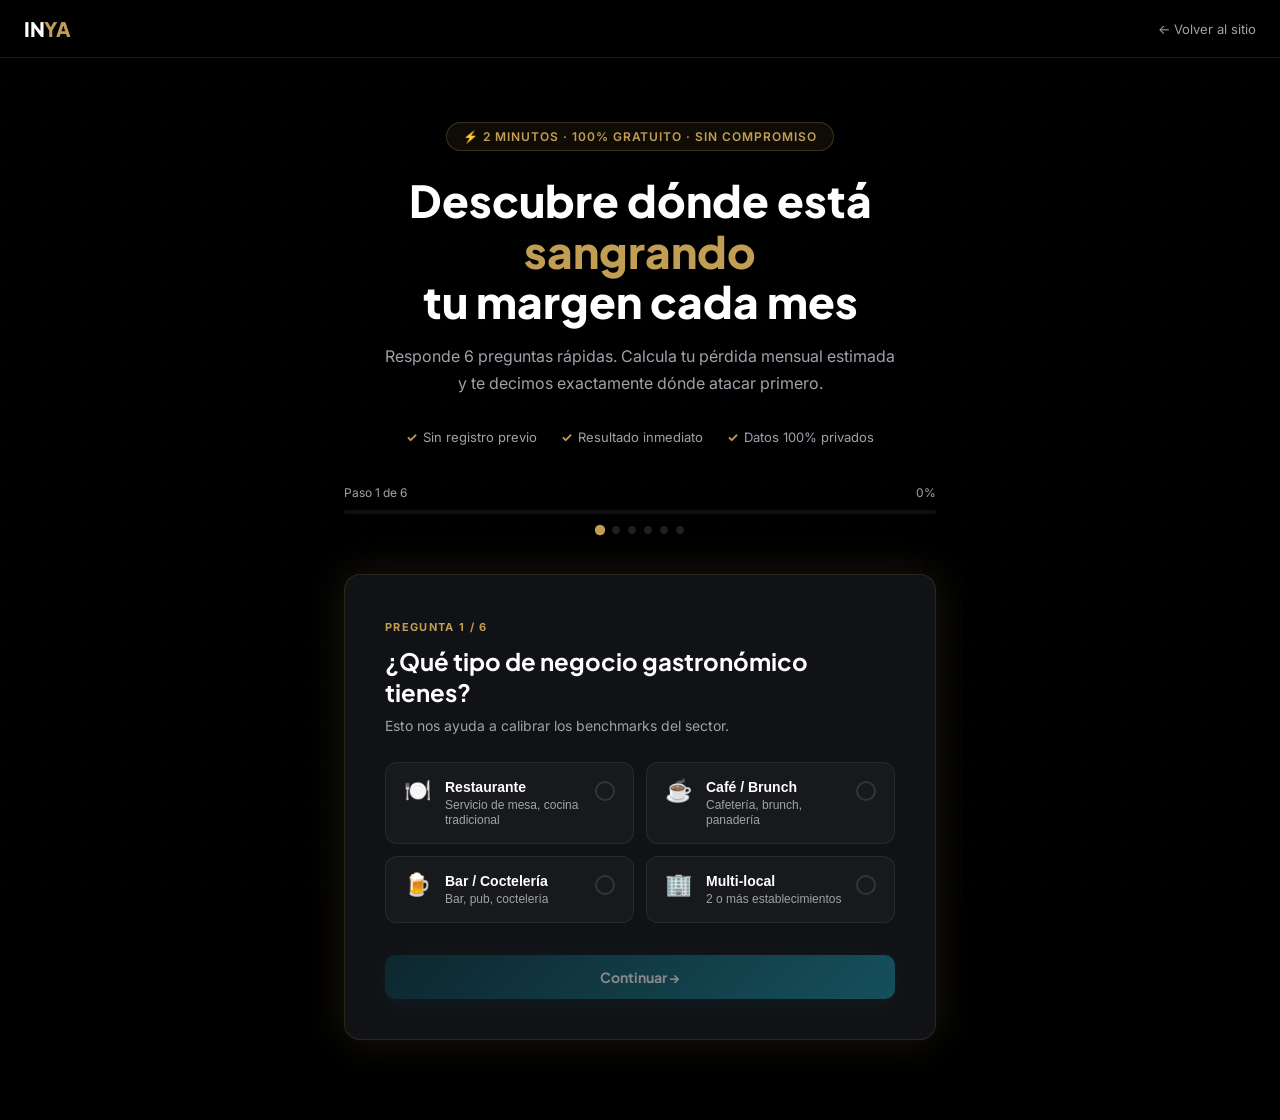
==== radiografia.html @ 3843025b "Add files via upload" ====
<!DOCTYPE html>
<html lang="es">
<head>
  <meta charset="UTF-8" />
  <meta name="viewport" content="width=device-width, initial-scale=1.0" />
  <title>Radiografía Exprés Gratuita — INYA</title>
  <meta name="description" content="Descubre exactamente dónde estás perdiendo dinero cada mes. Diagnóstico interactivo gratuito en 2 minutos." />
  <link rel="icon" type="image/svg+xml" href="images/favicon.svg" />

  <link rel="preconnect" href="https://fonts.googleapis.com" />
  <link rel="preconnect" href="https://fonts.gstatic.com" crossorigin />
  <link href="https://fonts.googleapis.com/css2?family=Plus+Jakarta+Sans:wght@400;500;600;700;800&family=Inter:wght@400;500;600&display=swap" rel="stylesheet" />

  <style>
    /* ---- DESIGN TOKENS ---- */
    :root {
      --bg:         #000000;
      --bg-card:    #111215;
      --bg-input:   #18181B;
      --teal:       #0B3C49;
      --teal-light: #1A8EA3;
      --gold:       #C29E54;
      --gold-light: #D9A91A;
      --text:       #FFFFFF;
      --text-dim:   #A1A1AA;
      --text-mid:   #E4E4E7;
      --border:     rgba(194,158,84,0.15);
      --radius:     16px;
      --transition: 0.3s cubic-bezier(0.4,0,0.2,1);
      --glow:       0 0 40px rgba(194,158,84,0.15);
    }

    *, *::before, *::after { margin:0; padding:0; box-sizing:border-box; }
    html { scroll-behavior: smooth; -webkit-font-smoothing: antialiased; }
    body {
      font-family: 'Inter', sans-serif;
      background: var(--bg);
      color: var(--text-mid);
      min-height: 100vh;
      overflow-x: hidden;
    }

    /* ---- BACKGROUND GRID ---- */
    body::before {
      content: '';
      position: fixed; inset: 0; z-index: 0;
      background-image:
        linear-gradient(rgba(11,60,73,0.06) 1px, transparent 1px),
        linear-gradient(90deg, rgba(11,60,73,0.06) 1px, transparent 1px);
      background-size: 40px 40px;
      pointer-events: none;
    }

    /* ---- NAVBAR ---- */
    .navbar {
      position: sticky; top: 0; z-index: 100;
      padding: 16px 24px;
      display: flex; align-items: center; justify-content: space-between;
      background: rgba(0,0,0,0.85);
      backdrop-filter: blur(12px);
      border-bottom: 1px solid var(--border);
    }
    .nav-logo {
      font-family: 'Plus Jakarta Sans', sans-serif;
      font-size: 20px; font-weight: 800;
      color: var(--text);
      letter-spacing: -0.02em;
    }
    .nav-logo span { color: var(--gold); }
    .nav-back {
      font-size: 13px; color: var(--text-dim);
      display: flex; align-items: center; gap: 6px;
      transition: color var(--transition);
      cursor: pointer;
      background: none; border: none; font-family: inherit;
    }
    .nav-back:hover { color: var(--gold); }

    /* ---- HERO ---- */
    .hero {
      position: relative; z-index: 1;
      text-align: center;
      padding: 64px 24px 40px;
      max-width: 700px; margin: 0 auto;
    }
    .hero-badge {
      display: inline-flex; align-items: center; gap: 8px;
      background: rgba(194,158,84,0.08);
      border: 1px solid rgba(194,158,84,0.25);
      border-radius: 9999px;
      padding: 6px 16px;
      font-size: 12px; font-weight: 600;
      color: var(--gold);
      letter-spacing: 0.08em; text-transform: uppercase;
      margin-bottom: 24px;
    }
    .hero h1 {
      font-family: 'Plus Jakarta Sans', sans-serif;
      font-size: clamp(28px, 5vw, 44px);
      font-weight: 800; line-height: 1.15;
      color: var(--text);
      margin-bottom: 16px;
    }
    .hero h1 .gold { color: var(--gold); }
    .hero p {
      font-size: 16px; line-height: 1.7;
      color: var(--text-dim);
      max-width: 520px; margin: 0 auto 32px;
    }
    .hero-meta {
      display: flex; align-items: center; justify-content: center; gap: 24px;
      flex-wrap: wrap; font-size: 13px; color: var(--text-dim);
    }
    .hero-meta span { display: flex; align-items: center; gap: 6px; }
    .hero-meta span::before { content: '✓'; color: var(--gold); font-weight: 700; }

    /* ---- PROGRESS BAR ---- */
    .progress-wrap {
      position: relative; z-index: 1;
      max-width: 640px; margin: 0 auto;
      padding: 0 24px 40px;
    }
    .progress-label {
      display: flex; justify-content: space-between;
      font-size: 12px; color: var(--text-dim);
      margin-bottom: 10px;
    }
    .progress-track {
      height: 4px; background: rgba(255,255,255,0.06);
      border-radius: 9999px; overflow: hidden;
    }
    .progress-fill {
      height: 100%; border-radius: 9999px;
      background: linear-gradient(90deg, var(--teal-light), var(--gold));
      transition: width 0.5s cubic-bezier(0.16,1,0.3,1);
    }
    .step-dots {
      display: flex; justify-content: center; gap: 8px; margin-top: 12px;
    }
    .step-dot {
      width: 8px; height: 8px; border-radius: 50%;
      background: rgba(255,255,255,0.12);
      transition: background 0.3s, transform 0.3s;
    }
    .step-dot.active { background: var(--gold); transform: scale(1.3); }
    .step-dot.done   { background: var(--teal-light); }

    /* ---- CARD ---- */
    .card-wrap {
      position: relative; z-index: 1;
      max-width: 640px; margin: 0 auto;
      padding: 0 24px 80px;
    }
    .card {
      background: var(--bg-card);
      border: 1px solid var(--border);
      border-radius: var(--radius);
      padding: 40px;
      box-shadow: var(--glow);
    }

    /* ---- STEP HEADER ---- */
    .step-num {
      display: inline-block;
      font-size: 11px; font-weight: 700;
      color: var(--gold); letter-spacing: 0.12em; text-transform: uppercase;
      margin-bottom: 12px;
    }
    .step-q {
      font-family: 'Plus Jakarta Sans', sans-serif;
      font-size: clamp(18px, 3vw, 24px); font-weight: 700;
      color: var(--text); line-height: 1.3; margin-bottom: 8px;
    }
    .step-sub {
      font-size: 14px; color: var(--text-dim); margin-bottom: 28px;
    }

    /* ---- OPTIONS GRID ---- */
    .options { display: grid; gap: 12px; }
    .options.cols-2 { grid-template-columns: 1fr 1fr; }

    .opt {
      display: flex; align-items: flex-start; gap: 14px;
      background: rgba(255,255,255,0.03);
      border: 1px solid rgba(255,255,255,0.07);
      border-radius: 12px;
      padding: 16px 18px;
      cursor: pointer;
      transition: border-color var(--transition), background var(--transition), transform 0.2s;
      text-align: left;
    }
    .opt:hover {
      border-color: rgba(194,158,84,0.35);
      background: rgba(194,158,84,0.05);
      transform: translateY(-1px);
    }
    .opt.selected {
      border-color: var(--gold);
      background: rgba(194,158,84,0.1);
    }
    .opt-icon {
      font-size: 22px; line-height: 1; flex-shrink: 0; margin-top: 1px;
    }
    .opt-text { flex: 1; }
    .opt-label {
      font-weight: 600; font-size: 14px; color: var(--text);
      display: block; margin-bottom: 2px;
    }
    .opt-desc { font-size: 12px; color: var(--text-dim); }
    .opt-check {
      width: 20px; height: 20px; border-radius: 50%;
      border: 2px solid rgba(255,255,255,0.12);
      flex-shrink: 0; margin-top: 2px;
      display: flex; align-items: center; justify-content: center;
      transition: border-color var(--transition), background var(--transition);
    }
    .opt.selected .opt-check {
      border-color: var(--gold);
      background: var(--gold);
    }
    .opt.selected .opt-check::after {
      content: '✓'; font-size: 11px; color: #000; font-weight: 800;
    }

    /* ---- INPUT FIELD ---- */
    .field-wrap { margin-bottom: 20px; }
    .field-label {
      display: block; font-size: 13px; font-weight: 600;
      color: var(--text-mid); margin-bottom: 8px;
    }
    .field-label .req { color: var(--gold); }
    .field-input {
      width: 100%; padding: 12px 16px;
      background: var(--bg-input);
      border: 1px solid rgba(255,255,255,0.1);
      border-radius: 10px;
      color: var(--text); font-family: inherit; font-size: 14px;
      transition: border-color var(--transition);
      outline: none;
    }
    .field-input:focus { border-color: var(--gold); }
    .field-input::placeholder { color: var(--text-dim); }
    .field-input.error { border-color: #ef4444; }
    .field-error { font-size: 12px; color: #ef4444; margin-top: 4px; display: none; }
    .field-error.show { display: block; }

    /* ---- NAVIGATION BUTTONS ---- */
    .btn-row {
      display: flex; gap: 12px; margin-top: 32px;
      justify-content: space-between; align-items: center;
    }
    .btn {
      display: inline-flex; align-items: center; justify-content: center; gap: 8px;
      padding: 13px 28px; border-radius: 10px;
      font-family: 'Plus Jakarta Sans', sans-serif;
      font-size: 14px; font-weight: 700;
      border: none; cursor: pointer;
      transition: var(--transition);
    }
    .btn-primary {
      background: linear-gradient(135deg, var(--teal) 0%, var(--teal-light) 100%);
      color: #fff;
      box-shadow: 0 4px 20px rgba(11,60,73,0.5);
      flex: 1;
    }
    .btn-primary:hover { transform: translateY(-2px); box-shadow: 0 6px 28px rgba(11,60,73,0.7); }
    .btn-primary:disabled { opacity: 0.5; cursor: not-allowed; transform: none; }
    .btn-ghost {
      background: rgba(255,255,255,0.05);
      border: 1px solid rgba(255,255,255,0.1);
      color: var(--text-dim);
    }
    .btn-ghost:hover { background: rgba(255,255,255,0.1); color: var(--text); }

    /* ---- RESULT SCREEN ---- */
    .result-hidden { display: none; }

    .result-header {
      text-align: center; padding: 12px 0 32px;
    }
    .result-icon {
      width: 72px; height: 72px; border-radius: 50%;
      background: linear-gradient(135deg, var(--teal), var(--teal-light));
      display: flex; align-items: center; justify-content: center;
      font-size: 30px; margin: 0 auto 20px;
      box-shadow: 0 0 40px rgba(26,142,163,0.4);
    }
    .result-header h2 {
      font-family: 'Plus Jakarta Sans', sans-serif;
      font-size: clamp(22px,4vw,32px); font-weight: 800;
      color: var(--text); margin-bottom: 10px;
    }
    .result-header p { font-size: 15px; color: var(--text-dim); }

    /* ---- LOSS METER ---- */
    .loss-meter {
      background: rgba(255,255,255,0.03);
      border: 1px solid var(--border);
      border-radius: 14px;
      padding: 28px;
      margin-bottom: 20px;
      text-align: center;
    }
    .loss-label {
      font-size: 12px; font-weight: 700;
      color: var(--gold); letter-spacing: 0.1em; text-transform: uppercase;
      margin-bottom: 8px;
    }
    .loss-value {
      font-family: 'Plus Jakarta Sans', sans-serif;
      font-size: 56px; font-weight: 800;
      color: var(--text); line-height: 1;
      margin-bottom: 4px;
    }
    .loss-value span { color: var(--gold); }
    .loss-sub { font-size: 13px; color: var(--text-dim); margin-bottom: 20px; }

    .loss-bar-track {
      height: 8px; background: rgba(255,255,255,0.06);
      border-radius: 9999px; overflow: hidden; margin-bottom: 12px;
    }
    .loss-bar-fill {
      height: 100%; border-radius: 9999px;
      background: linear-gradient(90deg, #ef4444, #f97316);
      transition: width 1.2s cubic-bezier(0.16,1,0.3,1);
    }
    .loss-range {
      display: flex; justify-content: space-between;
      font-size: 11px; color: var(--text-dim);
    }

    /* ---- TOP 3 AREAS ---- */
    .areas-title {
      font-family: 'Plus Jakarta Sans', sans-serif;
      font-size: 16px; font-weight: 700; color: var(--text);
      margin-bottom: 14px;
    }
    .area-item {
      display: flex; align-items: center; gap: 14px;
      background: rgba(255,255,255,0.03);
      border: 1px solid rgba(255,255,255,0.06);
      border-radius: 12px;
      padding: 14px 16px;
      margin-bottom: 10px;
    }
    .area-rank {
      width: 28px; height: 28px; border-radius: 50%;
      background: linear-gradient(135deg, var(--teal), var(--teal-light));
      display: flex; align-items: center; justify-content: center;
      font-size: 12px; font-weight: 800; color: #fff; flex-shrink: 0;
    }
    .area-name { font-weight: 600; font-size: 14px; color: var(--text); }
    .area-pct  { margin-left: auto; font-size: 13px; font-weight: 700; color: #f97316; }

    /* ---- PACKAGE RECOMMENDATION ---- */
    .pack-rec {
      background: linear-gradient(135deg, rgba(11,60,73,0.4), rgba(26,142,163,0.1));
      border: 1px solid rgba(194,158,84,0.3);
      border-radius: 14px;
      padding: 28px;
      margin-top: 20px;
    }
    .pack-rec-label {
      font-size: 11px; font-weight: 700; color: var(--gold);
      letter-spacing: 0.12em; text-transform: uppercase; margin-bottom: 8px;
    }
    .pack-rec-name {
      font-family: 'Plus Jakarta Sans', sans-serif;
      font-size: 22px; font-weight: 800; color: var(--text);
      margin-bottom: 6px;
    }
    .pack-rec-why { font-size: 14px; color: var(--text-dim); line-height: 1.6; }

    /* ---- LEAD CAPTURE ---- */
    .lead-section {
      margin-top: 28px; padding-top: 28px;
      border-top: 1px solid var(--border);
    }
    .lead-title {
      font-family: 'Plus Jakarta Sans', sans-serif;
      font-size: 18px; font-weight: 700; color: var(--text);
      margin-bottom: 6px;
    }
    .lead-sub { font-size: 14px; color: var(--text-dim); margin-bottom: 20px; }

    .btn-gold {
      width: 100%;
      background: linear-gradient(135deg, var(--gold) 0%, var(--gold-light) 100%);
      color: #000; font-size: 15px;
      padding: 16px 28px;
      box-shadow: 0 4px 24px rgba(194,158,84,0.35);
    }
    .btn-gold:hover { transform: translateY(-2px); box-shadow: 0 8px 32px rgba(194,158,84,0.5); }

    .restart-btn {
      display: block; text-align: center; margin-top: 16px;
      font-size: 13px; color: var(--text-dim);
      cursor: pointer; background: none; border: none; font-family: inherit;
      width: 100%;
    }
    .restart-btn:hover { color: var(--gold); }

    /* ---- SUCCESS STATE ---- */
    .success-box {
      text-align: center; padding: 40px 20px; display: none;
    }
    .success-icon {
      width: 80px; height: 80px; border-radius: 50%;
      background: linear-gradient(135deg, #22C55E, #16a34a);
      display: flex; align-items: center; justify-content: center;
      font-size: 36px; margin: 0 auto 20px;
      box-shadow: 0 0 40px rgba(34,197,94,0.3);
    }
    .success-box h2 {
      font-family: 'Plus Jakarta Sans', sans-serif;
      font-size: 24px; font-weight: 800; color: var(--text); margin-bottom: 10px;
    }
    .success-box p { font-size: 15px; color: var(--text-dim); line-height: 1.7; max-width: 380px; margin: 0 auto; }

    /* ---- RESPONSIVE ---- */
    @media (max-width: 600px) {
      .card { padding: 28px 20px; }
      .options.cols-2 { grid-template-columns: 1fr; }
      .btn-row { flex-direction: column-reverse; }
      .btn-ghost { width: 100%; }
      .loss-value { font-size: 40px; }
    }

    /* ---- ANIM ---- */
    .fade-in {
      animation: fadeInUp 0.4s cubic-bezier(0.16,1,0.3,1) both;
    }
    @keyframes fadeInUp {
      from { opacity:0; transform: translateY(16px); }
      to   { opacity:1; transform: translateY(0); }
    }
  </style>
</head>
<body>

  <!-- NAVBAR -->
  <nav class="navbar">
    <div class="nav-logo">IN<span>YA</span></div>
    <button class="nav-back" onclick="window.location.href='index.html'">
      ← Volver al sitio
    </button>
  </nav>

  <!-- HERO -->
  <section class="hero">
    <div class="hero-badge">⚡ 2 minutos · 100% gratuito · Sin compromiso</div>
    <h1>Descubre dónde está <span class="gold">sangrando</span><br>tu margen cada mes</h1>
    <p>Responde 6 preguntas rápidas. Calcula tu pérdida mensual estimada y te decimos exactamente dónde atacar primero.</p>
    <div class="hero-meta">
      <span>Sin registro previo</span>
      <span>Resultado inmediato</span>
      <span>Datos 100% privados</span>
    </div>
  </section>

  <!-- PROGRESS -->
  <div class="progress-wrap">
    <div class="progress-label">
      <span id="stepLabel">Paso 1 de 6</span>
      <span id="stepPct">0%</span>
    </div>
    <div class="progress-track">
      <div class="progress-fill" id="progressFill" style="width:0%"></div>
    </div>
    <div class="step-dots" id="stepDots"></div>
  </div>

  <!-- FORM CARD -->
  <div class="card-wrap">
    <div class="card fade-in" id="formCard">

      <!-- STEP 1: Tipo de negocio -->
      <div class="step" id="step-1">
        <div class="step-num">Pregunta 1 / 6</div>
        <div class="step-q">¿Qué tipo de negocio gastronómico tienes?</div>
        <div class="step-sub">Esto nos ayuda a calibrar los benchmarks del sector.</div>
        <div class="options cols-2">
          <button class="opt" data-step="1" data-value="restaurant" data-weight="1">
            <span class="opt-icon">🍽️</span>
            <span class="opt-text">
              <span class="opt-label">Restaurante</span>
              <span class="opt-desc">Servicio de mesa, cocina tradicional</span>
            </span>
            <span class="opt-check"></span>
          </button>
          <button class="opt" data-step="1" data-value="cafe" data-weight="0.8">
            <span class="opt-icon">☕</span>
            <span class="opt-text">
              <span class="opt-label">Café / Brunch</span>
              <span class="opt-desc">Cafetería, brunch, panadería</span>
            </span>
            <span class="opt-check"></span>
          </button>
          <button class="opt" data-step="1" data-value="bar" data-weight="0.9">
            <span class="opt-icon">🍺</span>
            <span class="opt-text">
              <span class="opt-label">Bar / Coctelería</span>
              <span class="opt-desc">Bar, pub, coctelería</span>
            </span>
            <span class="opt-check"></span>
          </button>
          <button class="opt" data-step="1" data-value="multi" data-weight="1.2">
            <span class="opt-icon">🏢</span>
            <span class="opt-text">
              <span class="opt-label">Multi-local</span>
              <span class="opt-desc">2 o más establecimientos</span>
            </span>
            <span class="opt-check"></span>
          </button>
        </div>
        <div class="btn-row">
          <button class="btn btn-primary" id="next-1" disabled onclick="nextStep(1)">Continuar →</button>
        </div>
      </div>

      <!-- STEP 2: Facturación mensual -->
      <div class="step" id="step-2" style="display:none">
        <div class="step-num">Pregunta 2 / 6</div>
        <div class="step-q">¿Cuánto factura tu negocio al mes?</div>
        <div class="step-sub">Aproximado está bien. Esto calibra el impacto económico real.</div>
        <div class="options">
          <button class="opt" data-step="2" data-value="60k" data-revenue="70000">
            <span class="opt-icon">📈</span>
            <span class="opt-text">
              <span class="opt-label">Entre 30K€ y 60K€ / mes</span>
              <span class="opt-desc">Negocio en crecimiento sólido</span>
            </span>
            <span class="opt-check"></span>
          </button>
          <button class="opt" data-step="2" data-value="120k" data-revenue="90000">
            <span class="opt-icon">🚀</span>
            <span class="opt-text">
              <span class="opt-label">Entre 60K€ y 120K€ / mes</span>
              <span class="opt-desc">Volumen alto, operación compleja</span>
            </span>
            <span class="opt-check"></span>
          </button>
          <button class="opt" data-step="2" data-value="120k+" data-revenue="150000">
            <span class="opt-icon">🏆</span>
            <span class="opt-text">
              <span class="opt-label">Más de 120K€ / mes</span>
              <span class="opt-desc">Gran volumen, múltiples equipos</span>
            </span>
            <span class="opt-check"></span>
          </button>
        </div>
        <div class="btn-row">
          <button class="btn btn-ghost" onclick="prevStep(2)">← Atrás</button>
          <button class="btn btn-primary" id="next-2" disabled onclick="nextStep(2)">Continuar →</button>
        </div>
      </div>

      <!-- STEP 3: Control de desperdicios -->
      <div class="step" id="step-3" style="display:none">
        <div class="step-num">Pregunta 3 / 6</div>
        <div class="step-q">¿Cómo gestionas el control de desperdicios y stock?</div>
        <div class="step-sub">El desperdicio oculto es la hemorragia más silenciosa del sector.</div>
        <div class="options">
          <button class="opt" data-step="3" data-value="none" data-loss-waste="18">
            <span class="opt-icon">😬</span>
            <span class="opt-text">
              <span class="opt-label">No tengo sistema real</span>
              <span class="opt-desc">Voy a ojo o confío en mi equipo sin datos</span>
            </span>
            <span class="opt-check"></span>
          </button>
          <button class="opt" data-step="3" data-value="basic" data-loss-waste="10">
            <span class="opt-icon">📋</span>
            <span class="opt-text">
              <span class="opt-label">Excel o papel</span>
              <span class="opt-desc">Lo registro pero sin alertas automáticas</span>
            </span>
            <span class="opt-check"></span>
          </button>
          <button class="opt" data-step="3" data-value="partial" data-loss-waste="5">
            <span class="opt-icon">🛠️</span>
            <span class="opt-text">
              <span class="opt-label">Sistema parcial</span>
              <span class="opt-desc">Uso herramientas pero no cubren todo</span>
            </span>
            <span class="opt-check"></span>
          </button>
          <button class="opt" data-step="3" data-value="full" data-loss-waste="2">
            <span class="opt-icon">✅</span>
            <span class="opt-text">
              <span class="opt-label">Control total automatizado</span>
              <span class="opt-desc">Alertas, inventario en tiempo real</span>
            </span>
            <span class="opt-check"></span>
          </button>
        </div>
        <div class="btn-row">
          <button class="btn btn-ghost" onclick="prevStep(3)">← Atrás</button>
          <button class="btn btn-primary" id="next-3" disabled onclick="nextStep(3)">Continuar →</button>
        </div>
      </div>

      <!-- STEP 4: Visibilidad financiera -->
      <div class="step" id="step-4" style="display:none">
        <div class="step-num">Pregunta 4 / 6</div>
        <div class="step-q">¿Conoces tu margen de rentabilidad real en tiempo real?</div>
        <div class="step-sub">No el del contador a final de mes. El de hoy.</div>
        <div class="options">
          <button class="opt" data-step="4" data-value="no" data-loss-finance="12">
            <span class="opt-icon">🙈</span>
            <span class="opt-text">
              <span class="opt-label">No, lo descubro cada mes</span>
              <span class="opt-desc">Me entero al final cuando ya es tarde</span>
            </span>
            <span class="opt-check"></span>
          </button>
          <button class="opt" data-step="4" data-value="weekly" data-loss-finance="7">
            <span class="opt-icon">📅</span>
            <span class="opt-text">
              <span class="opt-label">Lo reviso cada semana</span>
              <span class="opt-desc">Tengo cierta visibilidad pero con retraso</span>
            </span>
            <span class="opt-check"></span>
          </button>
          <button class="opt" data-step="4" data-value="daily" data-loss-finance="3">
            <span class="opt-icon">📊</span>
            <span class="opt-text">
              <span class="opt-label">Tengo datos diarios</span>
              <span class="opt-desc">Dashboard o reportes actualizados cada día</span>
            </span>
            <span class="opt-check"></span>
          </button>
        </div>
        <div class="btn-row">
          <button class="btn btn-ghost" onclick="prevStep(4)">← Atrás</button>
          <button class="btn btn-primary" id="next-4" disabled onclick="nextStep(4)">Continuar →</button>
        </div>
      </div>

      <!-- STEP 5: Dependencia del dueño -->
      <div class="step" id="step-5" style="display:none">
        <div class="step-num">Pregunta 5 / 6</div>
        <div class="step-q">¿Qué pasa si te vas de vacaciones 2 semanas?</div>
        <div class="step-sub">La dependencia del dueño es el techo de cristal más caro del sector.</div>
        <div class="options">
          <button class="opt" data-step="5" data-value="collapse" data-loss-ops="15">
            <span class="opt-icon">💥</span>
            <span class="opt-text">
              <span class="opt-label">Se desmorona todo</span>
              <span class="opt-desc">Imposible desconectar, siempre estoy en guardia</span>
            </span>
            <span class="opt-check"></span>
          </button>
          <button class="opt" data-step="5" data-value="risky" data-loss-ops="9">
            <span class="opt-icon">😰</span>
            <span class="opt-text">
              <span class="opt-label">Funciona pero con riesgo</span>
              <span class="opt-desc">Bajo la guardia pero sigo atento al teléfono</span>
            </span>
            <span class="opt-check"></span>
          </button>
          <button class="opt" data-step="5" data-value="ok" data-loss-ops="4">
            <span class="opt-icon">👍</span>
            <span class="opt-text">
              <span class="opt-label">Funciona sin mí</span>
              <span class="opt-desc">Tengo equipo y protocolos, confío en ellos</span>
            </span>
            <span class="opt-check"></span>
          </button>
        </div>
        <div class="btn-row">
          <button class="btn btn-ghost" onclick="prevStep(5)">← Atrás</button>
          <button class="btn btn-primary" id="next-5" disabled onclick="nextStep(5)">Continuar →</button>
        </div>
      </div>

      <!-- STEP 6: Datos de contacto -->
      <div class="step" id="step-6" style="display:none">
        <div class="step-num">Pregunta 6 / 6</div>
        <div class="step-q">¿Dónde te enviamos el informe completo?</div>
        <div class="step-sub">Recibirás tu diagnóstico personalizado con el plan de acción exacto.</div>

        <div class="field-wrap">
          <label class="field-label" for="fName">Nombre <span class="req">*</span></label>
          <input class="field-input" id="fName" type="text" placeholder="Tu nombre" autocomplete="given-name" />
          <div class="field-error" id="errName">Por favor ingresa tu nombre.</div>
        </div>

        <div class="field-wrap">
          <label class="field-label" for="fEmail">Email <span class="req">*</span></label>
          <input class="field-input" id="fEmail" type="email" placeholder="tu@empresa.com" autocomplete="email" />
          <div class="field-error" id="errEmail">Ingresa un email válido.</div>
        </div>

        <div class="field-wrap">
          <label class="field-label" for="fPhone">Teléfono <span class="req">*</span></label>
          <input class="field-input" id="fPhone" type="tel" placeholder="+34 600 000 000" autocomplete="tel" />
          <div class="field-error" id="errPhone">Ingresa un teléfono válido.</div>
        </div>

        <div class="field-wrap">
          <label class="field-label" for="fCompany">Nombre del negocio</label>
          <input class="field-input" id="fCompany" type="text" placeholder="Mi Restaurante SL" autocomplete="organization" />
        </div>

        <div class="btn-row">
          <button class="btn btn-ghost" onclick="prevStep(6)">← Atrás</button>
          <button class="btn btn-primary" id="submitBtn" onclick="submitForm()">Ver mi diagnóstico →</button>
        </div>
        <p style="font-size:11px;color:var(--text-dim);margin-top:14px;text-align:center;">
          Sin spam. Sin compromisos. Solo claridad.
          <a href="legal.html" style="color:var(--gold)">Política de privacidad</a>.
        </p>
      </div>

    </div><!-- /card -->

    <!-- RESULT CARD (hidden until step 6 submitted) -->
    <div class="card fade-in result-hidden" id="resultCard">

      <div class="result-header">
        <div class="result-icon">📊</div>
        <h2>Tu Radiografía de Pérdidas</h2>
        <p id="resultName">Aquí está lo que encontramos en tu operación.</p>
      </div>

      <!-- Loss meter -->
      <div class="loss-meter">
        <div class="loss-label">Pérdida mensual estimada sobre facturación</div>
        <div class="loss-value"><span id="lossPercent">--</span>%</div>
        <div class="loss-sub" id="lossEuros">— €/mes que se van sin que los veas</div>
        <div class="loss-bar-track">
          <div class="loss-bar-fill" id="lossBar" style="width:0%"></div>
        </div>
        <div class="loss-range"><span>0% (óptimo)</span><span>40% (crítico)</span></div>
      </div>

      <!-- Top 3 areas -->
      <div class="areas-title">📍 Tus 3 mayores focos de pérdida</div>
      <div id="areasList"></div>

      <!-- Package recommendation -->
      <div class="pack-rec">
        <div class="pack-rec-label">🎯 Paquete recomendado para ti</div>
        <div class="pack-rec-name" id="recPackage">—</div>
        <div class="pack-rec-why" id="recWhy">—</div>
      </div>

      <!-- Lead capture form inside result -->
      <div class="lead-section" id="leadSection">
        <div class="lead-title">Reserva tu Diagnóstico 1:1 Gratuito</div>
        <div class="lead-sub">30 minutos con un especialista INYA para convertir este diagnóstico en un plan de acción concreto.</div>
        <button class="btn btn-gold" onclick="bookCall()">Agendar llamada de 30 minutos →</button>
        <button class="restart-btn" onclick="restartForm()">↩ Repetir el diagnóstico</button>
      </div>

      <!-- Success after booking -->
      <div class="success-box" id="successBox">
        <div class="success-icon">✅</div>
        <h2>¡Perfecto, te contactamos en menos de 24h!</h2>
        <p>Hemos recibido tu diagnóstico. Un especialista INYA revisará tu caso y te escribirá para confirmar la llamada.</p>
      </div>

    </div><!-- /resultCard -->
  </div><!-- /card-wrap -->

<script>
/* ============================================================
   STATE
   ============================================================ */
const state = {
  step: 1,
  totalSteps: 6,
  answers: {},
};

/* ============================================================
   INIT
   ============================================================ */
(function init() {
  buildDots();
  updateProgress();
})();

function buildDots() {
  const wrap = document.getElementById('stepDots');
  wrap.innerHTML = '';
  for (let i = 1; i <= state.totalSteps; i++) {
    const d = document.createElement('div');
    d.className = 'step-dot' + (i === 1 ? ' active' : '');
    d.id = 'dot-' + i;
    wrap.appendChild(d);
  }
}

function updateProgress() {
  const pct = Math.round(((state.step - 1) / state.totalSteps) * 100);
  document.getElementById('progressFill').style.width = pct + '%';
  document.getElementById('stepLabel').textContent = `Paso ${state.step} de ${state.totalSteps}`;
  document.getElementById('stepPct').textContent = pct + '%';
  for (let i = 1; i <= state.totalSteps; i++) {
    const dot = document.getElementById('dot-' + i);
    if (!dot) continue;
    dot.className = 'step-dot';
    if (i < state.step) dot.classList.add('done');
    else if (i === state.step) dot.classList.add('active');
  }
}

/* ============================================================
   OPTION SELECTION
   ============================================================ */
document.addEventListener('click', function(e) {
  const opt = e.target.closest('.opt');
  if (!opt) return;
  const step = opt.dataset.step;
  if (!step) return;

  // Deselect siblings
  document.querySelectorAll(`.opt[data-step="${step}"]`).forEach(o => o.classList.remove('selected'));
  opt.classList.add('selected');

  // Store answer
  state.answers['step' + step] = {
    value:      opt.dataset.value,
    weight:     parseFloat(opt.dataset.weight     || 1),
    lossWaste:  parseFloat(opt.dataset.lossWaste  || 0),
    lossFinance:parseFloat(opt.dataset.lossFinance || 0),
    lossOps:    parseFloat(opt.dataset.lossOps    || 0),
    revenue:    parseFloat(opt.dataset.revenue    || 0),
  };

  // Enable next button
  const nextBtn = document.getElementById('next-' + step);
  if (nextBtn) nextBtn.disabled = false;
});

/* ============================================================
   NAVIGATION
   ============================================================ */
function nextStep(current) {
  const currentEl = document.getElementById('step-' + current);
  const nextEl    = document.getElementById('step-' + (current + 1));
  if (!nextEl) return;

  currentEl.style.display = 'none';
  nextEl.style.display    = 'block';
  state.step = current + 1;
  updateProgress();

  // Scroll card into view
  document.getElementById('formCard').scrollIntoView({ behavior: 'smooth', block: 'nearest' });
}

function prevStep(current) {
  const currentEl = document.getElementById('step-' + current);
  const prevEl    = document.getElementById('step-' + (current - 1));
  if (!prevEl) return;

  currentEl.style.display = 'none';
  prevEl.style.display    = 'block';
  state.step = current - 1;
  updateProgress();
}

/* ============================================================
   FORM SUBMIT + CALCULATE
   ============================================================ */
function submitForm() {
  // Validate contact fields
  let valid = true;

  const name  = document.getElementById('fName');
  const email = document.getElementById('fEmail');
  const phone = document.getElementById('fPhone');

  const showErr = (id) => { document.getElementById(id).classList.add('show'); };
  const hideErr = (id) => { document.getElementById(id).classList.remove('show'); };

  ['errName','errEmail','errPhone'].forEach(hideErr);
  [name, email, phone].forEach(el => el.classList.remove('error'));

  if (!name.value.trim() || name.value.trim().length < 2) {
    name.classList.add('error'); showErr('errName'); valid = false;
  }
  const emailReg = /^[^\s@]+@[^\s@]+\.[^\s@]+$/;
  if (!email.value.trim() || !emailReg.test(email.value.trim())) {
    email.classList.add('error'); showErr('errEmail'); valid = false;
  }
  const phoneReg = /^[\+\d\s\-\(\)]{7,20}$/;
  if (!phone.value.trim() || !phoneReg.test(phone.value.trim())) {
    phone.classList.add('error'); showErr('errPhone'); valid = false;
  }

  if (!valid) return;

  // Disable button during processing
  const btn = document.getElementById('submitBtn');
  btn.disabled = true;
  btn.textContent = '⏳ Calculando...';

  // Calculate results
  const results = calculateResults();

  // Send to n8n webhook (non-blocking)
  const company = document.getElementById('fCompany').value.trim();
  const payload = {
    nombre:      name.value.trim(),
    correo:      email.value.trim(),
    telefono:    phone.value.trim(),
    empresa:     company,
    tipo_negocio: (state.answers.step1 || {}).value || '',
    facturacion:  (state.answers.step2 || {}).value || '',
    perdida_pct:  results.totalLoss,
    perdida_eur:  results.lossEuros,
    paquete_rec:  results.package,
    areas_perdida: results.areas.map(a => a.name).join(', '),
    fuente:       'radiografia_express',
    fecha:        new Date().toISOString(),
    origen:       window.location.href,
  };

  fetch('https://inyagency.app.n8n.cloud/webhook/lead-capture', {
    method: 'POST',
    headers: { 'Content-Type': 'application/json' },
    body: JSON.stringify(payload),
  }).catch(err => console.warn('[INYA] Webhook error:', err));

  // Show results after short delay for UX
  setTimeout(() => showResults(results, name.value.trim()), 800);
}

/* ============================================================
   CALCULATE LOSS
   ============================================================ */
function calculateResults() {
  const a = state.answers;

  const businessWeight = (a.step1 || {}).weight || 1;
  const revenue        = (a.step2 || {}).revenue || 90000;
  const lossWaste      = (a.step3 || {}).lossWaste  || 10;
  const lossFinance    = (a.step4 || {}).lossFinance || 7;
  const lossOps        = (a.step5 || {}).lossOps    || 9;

  // Total loss % (weighted)
  let totalLoss = Math.round((lossWaste + lossFinance + lossOps) * businessWeight * 10) / 10;
  totalLoss = Math.min(totalLoss, 38); // cap at 38%

  const lossEuros = Math.round((revenue * totalLoss) / 100 / 100) * 100; // round to nearest 100

  // Build top 3 areas sorted by loss
  const areas = [
    { name: 'Control de desperdicios y stock',       pct: Math.round(lossWaste  * businessWeight * 10) / 10 },
    { name: 'Visibilidad financiera y márgenes',     pct: Math.round(lossFinance * businessWeight * 10) / 10 },
    { name: 'Dependencia operativa del propietario', pct: Math.round(lossOps    * businessWeight * 10) / 10 },
  ].sort((a, b) => b.pct - a.pct);

  // Package recommendation
  let pkg, why;
  const topArea = areas[0].name;

  if ((a.step2 || {}).value === '120k+' || (a.step1 || {}).value === 'multi') {
    pkg = 'Legacy Control';
    why = 'Con tu nivel de facturación y complejidad operativa, necesitas control centralizado de múltiples locales, dashboards corporativos y arquitectura preparada para escalar. Es el sistema que blinda tu operación completa.';
  } else if (lossWaste >= 10 || lossFinance >= 10) {
    pkg = 'Ruphay Core';
    why = 'Tu mayor fuga de capital está en el control de inventario y la visibilidad financiera. Ruphay Core incluye dominio total del stock en tiempo real, alertas automáticas de rotura y reportes financieros exactos. Recuperarás margen en las primeras semanas.';
  } else {
    pkg = 'Silver Mind';
    why = 'Tu operación necesita sistematización de base: protocolos, listas de control y gestión visual de turnos. Silver Mind estandariza el día a día y saca al propietario de la micro-gestión en 3-4 semanas.';
  }

  return { totalLoss, lossEuros, areas, package: pkg, packageWhy: why };
}

/* ============================================================
   SHOW RESULTS
   ============================================================ */
function showResults(results, userName) {
  // Hide form card, show result card
  document.getElementById('formCard').classList.add('result-hidden');
  const rc = document.getElementById('resultCard');
  rc.classList.remove('result-hidden');

  // Update progress to 100%
  document.getElementById('progressFill').style.width = '100%';
  document.getElementById('stepLabel').textContent = '¡Diagnóstico completo!';
  document.getElementById('stepPct').textContent = '100%';
  document.querySelectorAll('.step-dot').forEach(d => {
    d.className = 'step-dot done';
  });

  // Set name
  document.getElementById('resultName').textContent =
    `${userName}, aquí está lo que encontramos en tu operación.`;

  // Animate loss %
  const lossEl = document.getElementById('lossPercent');
  const lossBar = document.getElementById('lossBar');
  let current = 0;
  const target = results.totalLoss;
  const timer = setInterval(() => {
    current = Math.min(current + 0.5, target);
    lossEl.textContent = current.toFixed(1);
    if (current >= target) clearInterval(timer);
  }, 30);

  // Set bar width (as % of 40% max)
  setTimeout(() => {
    lossBar.style.width = Math.min((results.totalLoss / 40) * 100, 100) + '%';
  }, 100);

  // Loss euros
  document.getElementById('lossEuros').textContent =
    `~${results.lossEuros.toLocaleString('es-ES')} €/mes que se van sin que los veas`;

  // Areas
  const areasList = document.getElementById('areasList');
  areasList.innerHTML = '';
  results.areas.forEach((area, idx) => {
    const el = document.createElement('div');
    el.className = 'area-item';
    el.innerHTML = `
      <div class="area-rank">${idx + 1}</div>
      <div class="area-name">${area.name}</div>
      <div class="area-pct">−${area.pct}%</div>
    `;
    areasList.appendChild(el);
  });

  // Package
  document.getElementById('recPackage').textContent = results.package;
  document.getElementById('recWhy').textContent = results.packageWhy;

  // Scroll to results
  rc.scrollIntoView({ behavior: 'smooth', block: 'start' });
}

/* ============================================================
   BOOK CALL
   ============================================================ */
function bookCall() {
  const btn = document.querySelector('.btn-gold');
  btn.disabled = true;
  btn.textContent = '⏳ Confirmando...';

  // Send booking intent to webhook
  const payload = {
    accion: 'reserva_llamada',
    nombre: document.getElementById('fName').value.trim(),
    correo: document.getElementById('fEmail').value.trim(),
    telefono: document.getElementById('fPhone').value.trim(),
    paquete_rec: document.getElementById('recPackage').textContent,
    fecha: new Date().toISOString(),
    fuente: 'radiografia_express_cta',
  };

  fetch('https://inyagency.app.n8n.cloud/webhook/lead-capture', {
    method: 'POST',
    headers: { 'Content-Type': 'application/json' },
    body: JSON.stringify(payload),
  }).catch(err => console.warn('[INYA] Webhook error:', err));

  setTimeout(() => {
    document.getElementById('leadSection').style.display = 'none';
    document.getElementById('successBox').style.display = 'block';
    document.getElementById('successBox').scrollIntoView({ behavior: 'smooth', block: 'center' });
  }, 900);
}

/* ============================================================
   RESTART
   ============================================================ */
function restartForm() {
  // Reset state
  state.step = 1;
  state.answers = {};

  // Reset options
  document.querySelectorAll('.opt').forEach(o => o.classList.remove('selected'));
  document.querySelectorAll('[id^="next-"]').forEach(b => b.disabled = true);

  // Reset fields
  ['fName','fEmail','fPhone','fCompany'].forEach(id => {
    const el = document.getElementById(id);
    if (el) el.value = '';
  });
  ['errName','errEmail','errPhone'].forEach(id => {
    document.getElementById(id).classList.remove('show');
  });

  // Show step 1
  document.querySelectorAll('.step').forEach(s => s.style.display = 'none');
  document.getElementById('step-1').style.display = 'block';

  // Show form card, hide result
  document.getElementById('formCard').classList.remove('result-hidden');
  document.getElementById('resultCard').classList.add('result-hidden');

  // Reset success box
  document.getElementById('successBox').style.display = 'none';
  document.getElementById('leadSection').style.display = '';

  updateProgress();
  window.scrollTo({ top: 0, behavior: 'smooth' });
}
</script>
</body>
</html>
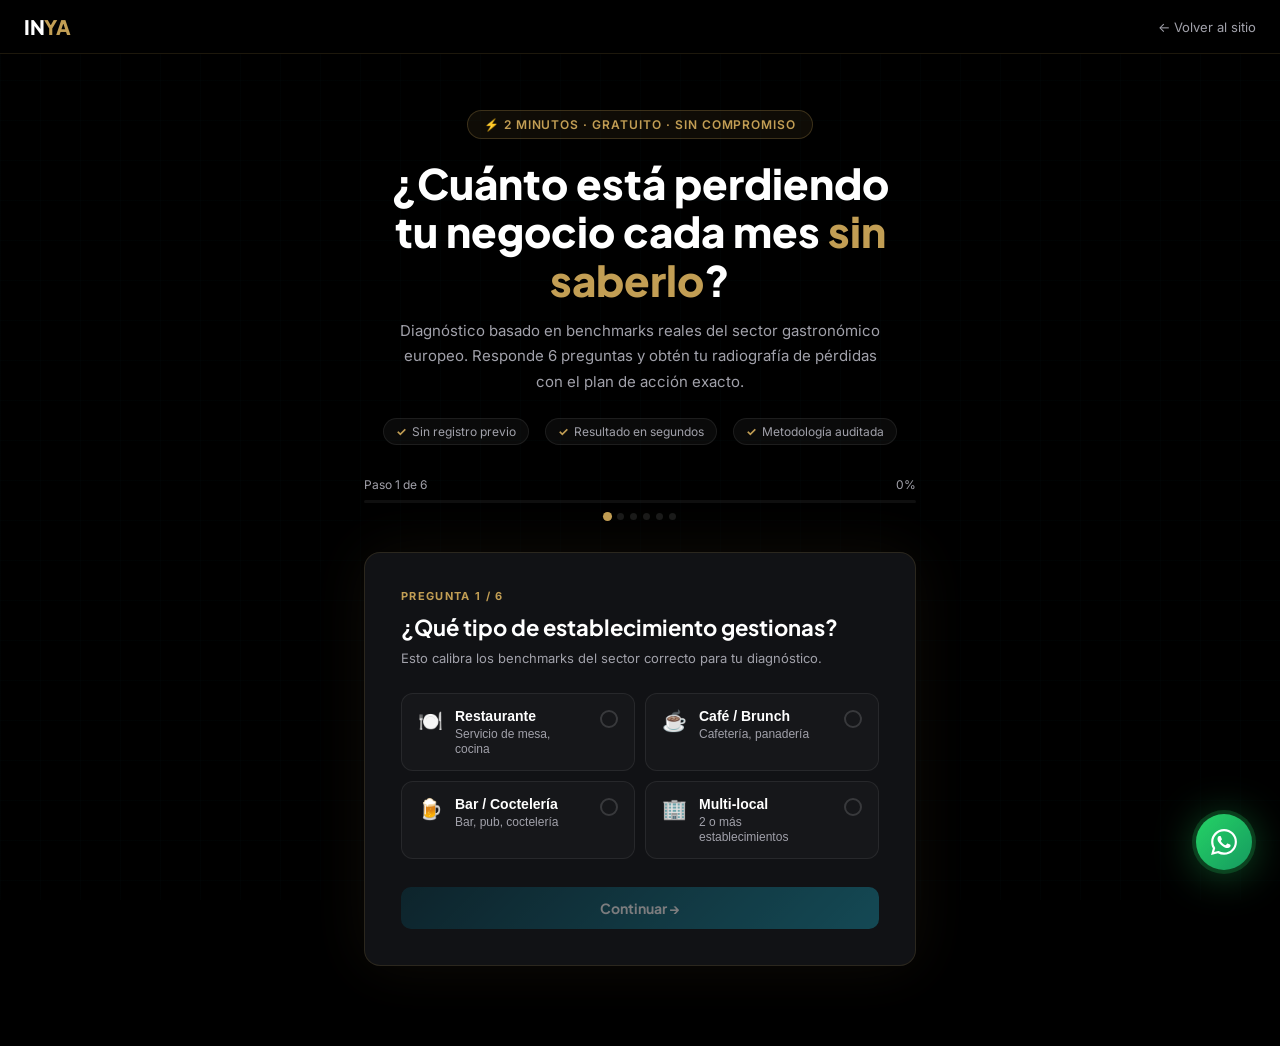
==== commit 85dfb142: "Update fmt.Println message from 'Hello' to 'Goodbye'" ====
--- a/radiografia.html
+++ b/radiografia.html
@@ -4,15 +4,12 @@
   <meta charset="UTF-8" />
   <meta name="viewport" content="width=device-width, initial-scale=1.0" />
   <title>Radiografía Exprés Gratuita — INYA</title>
-  <meta name="description" content="Descubre exactamente dónde estás perdiendo dinero cada mes. Diagnóstico interactivo gratuito en 2 minutos." />
+  <meta name="description" content="Descubre exactamente dónde estás perdiendo dinero cada mes. Diagnóstico gratuito basado en benchmarks reales del sector gastronómico." />
   <link rel="icon" type="image/svg+xml" href="images/favicon.svg" />
-
   <link rel="preconnect" href="https://fonts.googleapis.com" />
   <link rel="preconnect" href="https://fonts.gstatic.com" crossorigin />
   <link href="https://fonts.googleapis.com/css2?family=Plus+Jakarta+Sans:wght@400;500;600;700;800&family=Inter:wght@400;500;600&display=swap" rel="stylesheet" />
-
   <style>
-    /* ---- DESIGN TOKENS ---- */
     :root {
       --bg:         #000000;
       --bg-card:    #111215;
@@ -26,1084 +23,1009 @@
       --text-mid:   #E4E4E7;
       --border:     rgba(194,158,84,0.15);
       --radius:     16px;
-      --transition: 0.3s cubic-bezier(0.4,0,0.2,1);
-      --glow:       0 0 40px rgba(194,158,84,0.15);
-    }
-
+      --ease:       cubic-bezier(0.4,0,0.2,1);
+    }
     *, *::before, *::after { margin:0; padding:0; box-sizing:border-box; }
-    html { scroll-behavior: smooth; -webkit-font-smoothing: antialiased; }
+    html { scroll-behavior:smooth; -webkit-font-smoothing:antialiased; }
     body {
-      font-family: 'Inter', sans-serif;
-      background: var(--bg);
-      color: var(--text-mid);
-      min-height: 100vh;
-      overflow-x: hidden;
-    }
-
-    /* ---- BACKGROUND GRID ---- */
+      font-family:'Inter',sans-serif;
+      background:var(--bg);
+      color:var(--text-mid);
+      min-height:100vh;
+      overflow-x:hidden;
+    }
     body::before {
-      content: '';
-      position: fixed; inset: 0; z-index: 0;
+      content:''; position:fixed; inset:0; z-index:0;
       background-image:
-        linear-gradient(rgba(11,60,73,0.06) 1px, transparent 1px),
-        linear-gradient(90deg, rgba(11,60,73,0.06) 1px, transparent 1px);
-      background-size: 40px 40px;
-      pointer-events: none;
-    }
-
-    /* ---- NAVBAR ---- */
+        linear-gradient(rgba(11,60,73,0.05) 1px,transparent 1px),
+        linear-gradient(90deg,rgba(11,60,73,0.05) 1px,transparent 1px);
+      background-size:40px 40px;
+      pointer-events:none;
+    }
+
+    /* ── NAVBAR ── */
     .navbar {
-      position: sticky; top: 0; z-index: 100;
-      padding: 16px 24px;
-      display: flex; align-items: center; justify-content: space-between;
-      background: rgba(0,0,0,0.85);
-      backdrop-filter: blur(12px);
-      border-bottom: 1px solid var(--border);
+      position:sticky; top:0; z-index:100;
+      padding:14px 24px;
+      display:flex; align-items:center; justify-content:space-between;
+      background:rgba(0,0,0,0.9);
+      backdrop-filter:blur(16px);
+      border-bottom:1px solid var(--border);
     }
     .nav-logo {
-      font-family: 'Plus Jakarta Sans', sans-serif;
-      font-size: 20px; font-weight: 800;
-      color: var(--text);
-      letter-spacing: -0.02em;
-    }
-    .nav-logo span { color: var(--gold); }
+      display:flex; align-items:center; gap:10px;
+      font-family:'Plus Jakarta Sans',sans-serif;
+      font-size:20px; font-weight:800; color:var(--text);
+      letter-spacing:-0.02em; text-decoration:none;
+    }
+    .nav-logo em { color:var(--gold); font-style:normal; }
     .nav-back {
-      font-size: 13px; color: var(--text-dim);
-      display: flex; align-items: center; gap: 6px;
-      transition: color var(--transition);
-      cursor: pointer;
-      background: none; border: none; font-family: inherit;
-    }
-    .nav-back:hover { color: var(--gold); }
-
-    /* ---- HERO ---- */
+      font-size:13px; color:var(--text-dim);
+      display:flex; align-items:center; gap:6px;
+      cursor:pointer; background:none; border:none;
+      font-family:inherit; transition:color .25s;
+    }
+    .nav-back:hover { color:var(--gold); }
+
+    /* ── HERO ── */
     .hero {
-      position: relative; z-index: 1;
-      text-align: center;
-      padding: 64px 24px 40px;
-      max-width: 700px; margin: 0 auto;
+      position:relative; z-index:1;
+      text-align:center; padding:56px 24px 32px;
+      max-width:680px; margin:0 auto;
     }
     .hero-badge {
-      display: inline-flex; align-items: center; gap: 8px;
-      background: rgba(194,158,84,0.08);
-      border: 1px solid rgba(194,158,84,0.25);
-      border-radius: 9999px;
-      padding: 6px 16px;
-      font-size: 12px; font-weight: 600;
-      color: var(--gold);
-      letter-spacing: 0.08em; text-transform: uppercase;
-      margin-bottom: 24px;
+      display:inline-flex; align-items:center; gap:8px;
+      background:rgba(194,158,84,0.08);
+      border:1px solid rgba(194,158,84,0.25);
+      border-radius:9999px; padding:6px 16px;
+      font-size:12px; font-weight:600; color:var(--gold);
+      letter-spacing:.08em; text-transform:uppercase; margin-bottom:20px;
     }
     .hero h1 {
-      font-family: 'Plus Jakarta Sans', sans-serif;
-      font-size: clamp(28px, 5vw, 44px);
-      font-weight: 800; line-height: 1.15;
-      color: var(--text);
-      margin-bottom: 16px;
-    }
-    .hero h1 .gold { color: var(--gold); }
-    .hero p {
-      font-size: 16px; line-height: 1.7;
-      color: var(--text-dim);
-      max-width: 520px; margin: 0 auto 32px;
-    }
-    .hero-meta {
-      display: flex; align-items: center; justify-content: center; gap: 24px;
-      flex-wrap: wrap; font-size: 13px; color: var(--text-dim);
-    }
-    .hero-meta span { display: flex; align-items: center; gap: 6px; }
-    .hero-meta span::before { content: '✓'; color: var(--gold); font-weight: 700; }
-
-    /* ---- PROGRESS BAR ---- */
+      font-family:'Plus Jakarta Sans',sans-serif;
+      font-size:clamp(26px,5vw,42px); font-weight:800;
+      line-height:1.15; color:var(--text); margin-bottom:14px;
+    }
+    .hero h1 .gold { color:var(--gold); }
+    .hero p { font-size:15px; line-height:1.7; color:var(--text-dim); max-width:500px; margin:0 auto 24px; }
+    .hero-pills {
+      display:flex; align-items:center; justify-content:center;
+      gap:16px; flex-wrap:wrap; font-size:12px; color:var(--text-dim);
+    }
+    .hero-pill {
+      display:flex; align-items:center; gap:5px;
+      background:rgba(255,255,255,0.04);
+      border:1px solid rgba(255,255,255,0.08);
+      border-radius:9999px; padding:5px 12px;
+    }
+    .hero-pill::before { content:'✓'; color:var(--gold); font-weight:700; }
+
+    /* ── PROGRESS ── */
     .progress-wrap {
-      position: relative; z-index: 1;
-      max-width: 640px; margin: 0 auto;
-      padding: 0 24px 40px;
-    }
-    .progress-label {
-      display: flex; justify-content: space-between;
-      font-size: 12px; color: var(--text-dim);
-      margin-bottom: 10px;
-    }
-    .progress-track {
-      height: 4px; background: rgba(255,255,255,0.06);
-      border-radius: 9999px; overflow: hidden;
-    }
+      position:relative; z-index:1;
+      max-width:600px; margin:0 auto; padding:0 24px 32px;
+    }
+    .progress-meta {
+      display:flex; justify-content:space-between;
+      font-size:12px; color:var(--text-dim); margin-bottom:8px;
+    }
+    .progress-track { height:3px; background:rgba(255,255,255,0.06); border-radius:9999px; overflow:hidden; }
     .progress-fill {
-      height: 100%; border-radius: 9999px;
-      background: linear-gradient(90deg, var(--teal-light), var(--gold));
-      transition: width 0.5s cubic-bezier(0.16,1,0.3,1);
-    }
-    .step-dots {
-      display: flex; justify-content: center; gap: 8px; margin-top: 12px;
-    }
-    .step-dot {
-      width: 8px; height: 8px; border-radius: 50%;
-      background: rgba(255,255,255,0.12);
-      transition: background 0.3s, transform 0.3s;
-    }
-    .step-dot.active { background: var(--gold); transform: scale(1.3); }
-    .step-dot.done   { background: var(--teal-light); }
-
-    /* ---- CARD ---- */
-    .card-wrap {
-      position: relative; z-index: 1;
-      max-width: 640px; margin: 0 auto;
-      padding: 0 24px 80px;
-    }
+      height:100%; border-radius:9999px;
+      background:linear-gradient(90deg,var(--teal-light),var(--gold));
+      transition:width .6s cubic-bezier(0.16,1,0.3,1);
+    }
+    .step-dots { display:flex; justify-content:center; gap:6px; margin-top:10px; }
+    .step-dot { width:7px; height:7px; border-radius:50%; background:rgba(255,255,255,0.1); transition:background .3s,transform .3s; }
+    .step-dot.active { background:var(--gold); transform:scale(1.3); }
+    .step-dot.done { background:var(--teal-light); }
+
+    /* ── CARD ── */
+    .card-wrap { position:relative; z-index:1; max-width:600px; margin:0 auto; padding:0 24px 80px; }
     .card {
-      background: var(--bg-card);
-      border: 1px solid var(--border);
-      border-radius: var(--radius);
-      padding: 40px;
-      box-shadow: var(--glow);
-    }
-
-    /* ---- STEP HEADER ---- */
-    .step-num {
-      display: inline-block;
-      font-size: 11px; font-weight: 700;
-      color: var(--gold); letter-spacing: 0.12em; text-transform: uppercase;
-      margin-bottom: 12px;
-    }
-    .step-q {
-      font-family: 'Plus Jakarta Sans', sans-serif;
-      font-size: clamp(18px, 3vw, 24px); font-weight: 700;
-      color: var(--text); line-height: 1.3; margin-bottom: 8px;
-    }
-    .step-sub {
-      font-size: 14px; color: var(--text-dim); margin-bottom: 28px;
-    }
-
-    /* ---- OPTIONS GRID ---- */
-    .options { display: grid; gap: 12px; }
-    .options.cols-2 { grid-template-columns: 1fr 1fr; }
-
+      background:var(--bg-card);
+      border:1px solid var(--border);
+      border-radius:var(--radius); padding:36px;
+      box-shadow:0 0 60px rgba(194,158,84,0.08);
+      animation:fadeUp .4s cubic-bezier(0.16,1,0.3,1) both;
+    }
+    @keyframes fadeUp { from{opacity:0;transform:translateY(14px)} to{opacity:1;transform:none} }
+
+    /* ── STEP HEADER ── */
+    .step-num { display:block; font-size:11px; font-weight:700; color:var(--gold); letter-spacing:.12em; text-transform:uppercase; margin-bottom:10px; }
+    .step-q { font-family:'Plus Jakarta Sans',sans-serif; font-size:clamp(17px,3vw,22px); font-weight:700; color:var(--text); line-height:1.3; margin-bottom:6px; }
+    .step-sub { font-size:13px; color:var(--text-dim); line-height:1.6; margin-bottom:24px; }
+
+    /* ── OPTIONS ── */
+    .options { display:grid; gap:10px; }
+    .options.cols-2 { grid-template-columns:1fr 1fr; }
     .opt {
-      display: flex; align-items: flex-start; gap: 14px;
-      background: rgba(255,255,255,0.03);
-      border: 1px solid rgba(255,255,255,0.07);
-      border-radius: 12px;
-      padding: 16px 18px;
-      cursor: pointer;
-      transition: border-color var(--transition), background var(--transition), transform 0.2s;
-      text-align: left;
-    }
-    .opt:hover {
-      border-color: rgba(194,158,84,0.35);
-      background: rgba(194,158,84,0.05);
-      transform: translateY(-1px);
-    }
-    .opt.selected {
-      border-color: var(--gold);
-      background: rgba(194,158,84,0.1);
-    }
-    .opt-icon {
-      font-size: 22px; line-height: 1; flex-shrink: 0; margin-top: 1px;
-    }
-    .opt-text { flex: 1; }
-    .opt-label {
-      font-weight: 600; font-size: 14px; color: var(--text);
-      display: block; margin-bottom: 2px;
-    }
-    .opt-desc { font-size: 12px; color: var(--text-dim); }
+      display:flex; align-items:flex-start; gap:12px;
+      background:rgba(255,255,255,0.025);
+      border:1px solid rgba(255,255,255,0.07);
+      border-radius:12px; padding:14px 16px;
+      cursor:pointer; transition:border-color .2s,background .2s,transform .15s;
+      text-align:left; width:100%;
+    }
+    .opt:hover { border-color:rgba(194,158,84,0.4); background:rgba(194,158,84,0.05); transform:translateY(-1px); }
+    .opt.selected { border-color:var(--gold); background:rgba(194,158,84,0.1); }
+    .opt-icon { font-size:20px; flex-shrink:0; margin-top:1px; }
+    .opt-text { flex:1; }
+    .opt-label { font-weight:600; font-size:14px; color:var(--text); display:block; margin-bottom:2px; }
+    .opt-desc { font-size:12px; color:var(--text-dim); }
     .opt-check {
-      width: 20px; height: 20px; border-radius: 50%;
-      border: 2px solid rgba(255,255,255,0.12);
-      flex-shrink: 0; margin-top: 2px;
-      display: flex; align-items: center; justify-content: center;
-      transition: border-color var(--transition), background var(--transition);
-    }
-    .opt.selected .opt-check {
-      border-color: var(--gold);
-      background: var(--gold);
-    }
-    .opt.selected .opt-check::after {
-      content: '✓'; font-size: 11px; color: #000; font-weight: 800;
-    }
-
-    /* ---- INPUT FIELD ---- */
-    .field-wrap { margin-bottom: 20px; }
-    .field-label {
-      display: block; font-size: 13px; font-weight: 600;
-      color: var(--text-mid); margin-bottom: 8px;
-    }
-    .field-label .req { color: var(--gold); }
+      width:18px; height:18px; border-radius:50%;
+      border:2px solid rgba(255,255,255,0.15); flex-shrink:0; margin-top:2px;
+      display:flex; align-items:center; justify-content:center;
+      transition:border-color .2s,background .2s;
+    }
+    .opt.selected .opt-check { border-color:var(--gold); background:var(--gold); }
+    .opt.selected .opt-check::after { content:'✓'; font-size:10px; color:#000; font-weight:900; }
+
+    /* ── INPUTS ── */
+    .field-wrap { margin-bottom:16px; }
+    .field-label { display:block; font-size:13px; font-weight:600; color:var(--text-mid); margin-bottom:7px; }
+    .field-label .req { color:var(--gold); }
     .field-input {
-      width: 100%; padding: 12px 16px;
-      background: var(--bg-input);
-      border: 1px solid rgba(255,255,255,0.1);
-      border-radius: 10px;
-      color: var(--text); font-family: inherit; font-size: 14px;
-      transition: border-color var(--transition);
-      outline: none;
-    }
-    .field-input:focus { border-color: var(--gold); }
-    .field-input::placeholder { color: var(--text-dim); }
-    .field-input.error { border-color: #ef4444; }
-    .field-error { font-size: 12px; color: #ef4444; margin-top: 4px; display: none; }
-    .field-error.show { display: block; }
-
-    /* ---- NAVIGATION BUTTONS ---- */
-    .btn-row {
-      display: flex; gap: 12px; margin-top: 32px;
-      justify-content: space-between; align-items: center;
-    }
+      width:100%; padding:11px 14px;
+      background:var(--bg-input); border:1px solid rgba(255,255,255,0.1);
+      border-radius:10px; color:var(--text); font-family:inherit; font-size:14px;
+      outline:none; transition:border-color .2s;
+    }
+    .field-input:focus { border-color:var(--gold); }
+    .field-input::placeholder { color:var(--text-dim); }
+    .field-input.error { border-color:#ef4444; }
+    .field-err { font-size:12px; color:#ef4444; margin-top:4px; display:none; }
+    .field-err.show { display:block; }
+
+    /* ── PHONE ROW ── */
+    .phone-row { display:flex; gap:8px; }
+    .country-select-wrap { position:relative; flex-shrink:0; }
+    .country-select {
+      appearance:none; -webkit-appearance:none;
+      background:var(--bg-input); border:1px solid rgba(255,255,255,0.1);
+      border-radius:10px; color:var(--text);
+      font-family:inherit; font-size:13px;
+      padding:11px 32px 11px 10px; cursor:pointer;
+      outline:none; transition:border-color .2s;
+      min-width:100px;
+    }
+    .country-select:focus { border-color:var(--gold); }
+    .country-select-wrap::after {
+      content:'▾'; position:absolute; right:8px; top:50%; transform:translateY(-50%);
+      color:var(--text-dim); font-size:11px; pointer-events:none;
+    }
+    .phone-input { flex:1; }
+
+    /* ── TERMS ── */
+    .terms-wrap {
+      display:flex; align-items:flex-start; gap:12px;
+      background:rgba(194,158,84,0.04);
+      border:1px solid rgba(194,158,84,0.12);
+      border-radius:10px; padding:14px 16px; margin-bottom:20px;
+      cursor:pointer;
+    }
+    .terms-check {
+      width:20px; height:20px; border-radius:5px; flex-shrink:0; margin-top:1px;
+      border:2px solid rgba(255,255,255,0.2); background:transparent;
+      display:flex; align-items:center; justify-content:center;
+      transition:border-color .2s,background .2s;
+    }
+    .terms-check.checked { border-color:var(--gold); background:var(--gold); }
+    .terms-check.checked::after { content:'✓'; font-size:12px; color:#000; font-weight:900; }
+    .terms-text { font-size:12px; line-height:1.6; color:var(--text-dim); }
+    .terms-text a { color:var(--gold); text-decoration:underline; }
+    .terms-err { font-size:12px; color:#ef4444; margin-top:6px; display:none; }
+    .terms-err.show { display:block; }
+
+    /* ── BUTTONS ── */
+    .btn-row { display:flex; gap:10px; margin-top:28px; align-items:center; justify-content:space-between; }
     .btn {
-      display: inline-flex; align-items: center; justify-content: center; gap: 8px;
-      padding: 13px 28px; border-radius: 10px;
-      font-family: 'Plus Jakarta Sans', sans-serif;
-      font-size: 14px; font-weight: 700;
-      border: none; cursor: pointer;
-      transition: var(--transition);
+      display:inline-flex; align-items:center; justify-content:center; gap:7px;
+      padding:12px 24px; border-radius:10px;
+      font-family:'Plus Jakarta Sans',sans-serif; font-size:14px; font-weight:700;
+      border:none; cursor:pointer; transition:.25s var(--ease);
     }
     .btn-primary {
-      background: linear-gradient(135deg, var(--teal) 0%, var(--teal-light) 100%);
-      color: #fff;
-      box-shadow: 0 4px 20px rgba(11,60,73,0.5);
-      flex: 1;
-    }
-    .btn-primary:hover { transform: translateY(-2px); box-shadow: 0 6px 28px rgba(11,60,73,0.7); }
-    .btn-primary:disabled { opacity: 0.5; cursor: not-allowed; transform: none; }
+      background:linear-gradient(135deg,var(--teal) 0%,var(--teal-light) 100%);
+      color:#fff; flex:1;
+      box-shadow:0 4px 20px rgba(11,60,73,0.5);
+    }
+    .btn-primary:hover { transform:translateY(-2px); box-shadow:0 6px 28px rgba(11,60,73,0.7); }
+    .btn-primary:disabled { opacity:.45; cursor:not-allowed; transform:none; box-shadow:none; }
     .btn-ghost {
-      background: rgba(255,255,255,0.05);
-      border: 1px solid rgba(255,255,255,0.1);
-      color: var(--text-dim);
-    }
-    .btn-ghost:hover { background: rgba(255,255,255,0.1); color: var(--text); }
-
-    /* ---- RESULT SCREEN ---- */
-    .result-hidden { display: none; }
-
-    .result-header {
-      text-align: center; padding: 12px 0 32px;
-    }
+      background:rgba(255,255,255,0.05);
+      border:1px solid rgba(255,255,255,0.1);
+      color:var(--text-dim);
+    }
+    .btn-ghost:hover { background:rgba(255,255,255,0.1); color:var(--text); }
+
+    /* ── RESULT ── */
+    .r-hidden { display:none !important; }
+    .result-header { text-align:center; padding:8px 0 28px; }
     .result-icon {
-      width: 72px; height: 72px; border-radius: 50%;
-      background: linear-gradient(135deg, var(--teal), var(--teal-light));
-      display: flex; align-items: center; justify-content: center;
-      font-size: 30px; margin: 0 auto 20px;
-      box-shadow: 0 0 40px rgba(26,142,163,0.4);
-    }
-    .result-header h2 {
-      font-family: 'Plus Jakarta Sans', sans-serif;
-      font-size: clamp(22px,4vw,32px); font-weight: 800;
-      color: var(--text); margin-bottom: 10px;
-    }
-    .result-header p { font-size: 15px; color: var(--text-dim); }
-
-    /* ---- LOSS METER ---- */
+      width:68px; height:68px; border-radius:50%;
+      background:linear-gradient(135deg,var(--teal),var(--teal-light));
+      display:flex; align-items:center; justify-content:center;
+      font-size:28px; margin:0 auto 18px;
+      box-shadow:0 0 40px rgba(26,142,163,0.35);
+    }
+    .result-header h2 { font-family:'Plus Jakarta Sans',sans-serif; font-size:clamp(20px,4vw,28px); font-weight:800; color:var(--text); margin-bottom:8px; }
+    .result-header p { font-size:14px; color:var(--text-dim); }
+
+    /* LOSS METER */
     .loss-meter {
-      background: rgba(255,255,255,0.03);
-      border: 1px solid var(--border);
-      border-radius: 14px;
-      padding: 28px;
-      margin-bottom: 20px;
-      text-align: center;
-    }
-    .loss-label {
-      font-size: 12px; font-weight: 700;
-      color: var(--gold); letter-spacing: 0.1em; text-transform: uppercase;
-      margin-bottom: 8px;
-    }
-    .loss-value {
-      font-family: 'Plus Jakarta Sans', sans-serif;
-      font-size: 56px; font-weight: 800;
-      color: var(--text); line-height: 1;
-      margin-bottom: 4px;
-    }
-    .loss-value span { color: var(--gold); }
-    .loss-sub { font-size: 13px; color: var(--text-dim); margin-bottom: 20px; }
-
-    .loss-bar-track {
-      height: 8px; background: rgba(255,255,255,0.06);
-      border-radius: 9999px; overflow: hidden; margin-bottom: 12px;
-    }
-    .loss-bar-fill {
-      height: 100%; border-radius: 9999px;
-      background: linear-gradient(90deg, #ef4444, #f97316);
-      transition: width 1.2s cubic-bezier(0.16,1,0.3,1);
-    }
-    .loss-range {
-      display: flex; justify-content: space-between;
-      font-size: 11px; color: var(--text-dim);
-    }
-
-    /* ---- TOP 3 AREAS ---- */
-    .areas-title {
-      font-family: 'Plus Jakarta Sans', sans-serif;
-      font-size: 16px; font-weight: 700; color: var(--text);
-      margin-bottom: 14px;
-    }
+      background:rgba(239,68,68,0.05); border:1px solid rgba(239,68,68,0.2);
+      border-radius:14px; padding:24px; margin-bottom:18px; text-align:center;
+    }
+    .loss-tag { font-size:11px; font-weight:700; color:#f87171; letter-spacing:.1em; text-transform:uppercase; margin-bottom:8px; }
+    .loss-value { font-family:'Plus Jakarta Sans',sans-serif; font-size:52px; font-weight:800; color:var(--text); line-height:1; margin-bottom:4px; }
+    .loss-value em { color:#f87171; font-style:normal; }
+    .loss-euros { font-size:13px; color:var(--text-dim); margin-bottom:18px; }
+    .loss-track { height:7px; background:rgba(255,255,255,0.06); border-radius:9999px; overflow:hidden; margin-bottom:10px; }
+    .loss-fill { height:100%; border-radius:9999px; background:linear-gradient(90deg,#ef4444,#f97316); transition:width 1.4s cubic-bezier(0.16,1,0.3,1); }
+    .loss-scale { display:flex; justify-content:space-between; font-size:11px; color:var(--text-dim); }
+    .loss-note { font-size:11px; color:rgba(255,255,255,0.3); margin-top:10px; font-style:italic; }
+
+    /* AREAS */
+    .areas-title { font-family:'Plus Jakarta Sans',sans-serif; font-size:15px; font-weight:700; color:var(--text); margin-bottom:12px; }
     .area-item {
-      display: flex; align-items: center; gap: 14px;
-      background: rgba(255,255,255,0.03);
-      border: 1px solid rgba(255,255,255,0.06);
-      border-radius: 12px;
-      padding: 14px 16px;
-      margin-bottom: 10px;
+      display:flex; align-items:center; gap:12px;
+      background:rgba(255,255,255,0.025); border:1px solid rgba(255,255,255,0.06);
+      border-radius:10px; padding:12px 14px; margin-bottom:8px;
     }
     .area-rank {
-      width: 28px; height: 28px; border-radius: 50%;
-      background: linear-gradient(135deg, var(--teal), var(--teal-light));
-      display: flex; align-items: center; justify-content: center;
-      font-size: 12px; font-weight: 800; color: #fff; flex-shrink: 0;
-    }
-    .area-name { font-weight: 600; font-size: 14px; color: var(--text); }
-    .area-pct  { margin-left: auto; font-size: 13px; font-weight: 700; color: #f97316; }
-
-    /* ---- PACKAGE RECOMMENDATION ---- */
+      width:26px; height:26px; border-radius:50%;
+      background:linear-gradient(135deg,var(--teal),var(--teal-light));
+      display:flex; align-items:center; justify-content:center;
+      font-size:11px; font-weight:800; color:#fff; flex-shrink:0;
+    }
+    .area-info { flex:1; }
+    .area-name { font-weight:600; font-size:13px; color:var(--text); display:block; }
+    .area-basis { font-size:11px; color:var(--text-dim); }
+    .area-pct { font-size:13px; font-weight:700; color:#f97316; flex-shrink:0; }
+
+    /* PACKAGE */
     .pack-rec {
-      background: linear-gradient(135deg, rgba(11,60,73,0.4), rgba(26,142,163,0.1));
-      border: 1px solid rgba(194,158,84,0.3);
-      border-radius: 14px;
-      padding: 28px;
-      margin-top: 20px;
-    }
-    .pack-rec-label {
-      font-size: 11px; font-weight: 700; color: var(--gold);
-      letter-spacing: 0.12em; text-transform: uppercase; margin-bottom: 8px;
-    }
-    .pack-rec-name {
-      font-family: 'Plus Jakarta Sans', sans-serif;
-      font-size: 22px; font-weight: 800; color: var(--text);
-      margin-bottom: 6px;
-    }
-    .pack-rec-why { font-size: 14px; color: var(--text-dim); line-height: 1.6; }
-
-    /* ---- LEAD CAPTURE ---- */
-    .lead-section {
-      margin-top: 28px; padding-top: 28px;
-      border-top: 1px solid var(--border);
-    }
-    .lead-title {
-      font-family: 'Plus Jakarta Sans', sans-serif;
-      font-size: 18px; font-weight: 700; color: var(--text);
-      margin-bottom: 6px;
-    }
-    .lead-sub { font-size: 14px; color: var(--text-dim); margin-bottom: 20px; }
-
+      background:linear-gradient(135deg,rgba(11,60,73,0.5),rgba(26,142,163,0.12));
+      border:1px solid rgba(194,158,84,0.3); border-radius:14px;
+      padding:24px; margin:18px 0;
+    }
+    .pack-rec-tag { font-size:11px; font-weight:700; color:var(--gold); letter-spacing:.1em; text-transform:uppercase; margin-bottom:8px; }
+    .pack-rec-name { font-family:'Plus Jakarta Sans',sans-serif; font-size:20px; font-weight:800; color:var(--text); margin-bottom:6px; }
+    .pack-rec-why { font-size:13px; color:var(--text-dim); line-height:1.65; }
+
+    /* METHODOLOGY NOTE */
+    .method-note {
+      background:rgba(194,158,84,0.04); border:1px solid rgba(194,158,84,0.1);
+      border-radius:10px; padding:14px 16px; margin-top:16px;
+    }
+    .method-note-title { font-size:11px; font-weight:700; color:var(--gold); text-transform:uppercase; letter-spacing:.08em; margin-bottom:6px; }
+    .method-note-text { font-size:11px; color:var(--text-dim); line-height:1.7; }
+
+    /* CTA */
+    .lead-section { margin-top:24px; padding-top:24px; border-top:1px solid var(--border); }
+    .lead-title { font-family:'Plus Jakarta Sans',sans-serif; font-size:17px; font-weight:700; color:var(--text); margin-bottom:5px; }
+    .lead-sub { font-size:13px; color:var(--text-dim); margin-bottom:18px; line-height:1.6; }
     .btn-gold {
-      width: 100%;
-      background: linear-gradient(135deg, var(--gold) 0%, var(--gold-light) 100%);
-      color: #000; font-size: 15px;
-      padding: 16px 28px;
-      box-shadow: 0 4px 24px rgba(194,158,84,0.35);
-    }
-    .btn-gold:hover { transform: translateY(-2px); box-shadow: 0 8px 32px rgba(194,158,84,0.5); }
-
-    .restart-btn {
-      display: block; text-align: center; margin-top: 16px;
-      font-size: 13px; color: var(--text-dim);
-      cursor: pointer; background: none; border: none; font-family: inherit;
-      width: 100%;
-    }
-    .restart-btn:hover { color: var(--gold); }
-
-    /* ---- SUCCESS STATE ---- */
-    .success-box {
-      text-align: center; padding: 40px 20px; display: none;
-    }
+      width:100%; background:linear-gradient(135deg,var(--gold) 0%,var(--gold-light) 100%);
+      color:#000; font-size:15px; padding:16px;
+      box-shadow:0 4px 24px rgba(194,158,84,0.3); border-radius:10px;
+      display:flex; align-items:center; justify-content:center; gap:8px;
+      font-family:'Plus Jakarta Sans',sans-serif; font-weight:700;
+      cursor:pointer; border:none; transition:.25s;
+    }
+    .btn-gold:hover { transform:translateY(-2px); box-shadow:0 8px 32px rgba(194,158,84,0.5); }
+    .btn-restart {
+      display:block; text-align:center; margin-top:14px;
+      font-size:13px; color:var(--text-dim); cursor:pointer;
+      background:none; border:none; font-family:inherit; width:100%;
+    }
+    .btn-restart:hover { color:var(--gold); }
+
+    /* SUCCESS */
+    .success-box { text-align:center; padding:36px 16px; display:none; }
     .success-icon {
-      width: 80px; height: 80px; border-radius: 50%;
-      background: linear-gradient(135deg, #22C55E, #16a34a);
-      display: flex; align-items: center; justify-content: center;
-      font-size: 36px; margin: 0 auto 20px;
-      box-shadow: 0 0 40px rgba(34,197,94,0.3);
-    }
-    .success-box h2 {
-      font-family: 'Plus Jakarta Sans', sans-serif;
-      font-size: 24px; font-weight: 800; color: var(--text); margin-bottom: 10px;
-    }
-    .success-box p { font-size: 15px; color: var(--text-dim); line-height: 1.7; max-width: 380px; margin: 0 auto; }
-
-    /* ---- RESPONSIVE ---- */
-    @media (max-width: 600px) {
-      .card { padding: 28px 20px; }
-      .options.cols-2 { grid-template-columns: 1fr; }
-      .btn-row { flex-direction: column-reverse; }
-      .btn-ghost { width: 100%; }
-      .loss-value { font-size: 40px; }
-    }
-
-    /* ---- ANIM ---- */
-    .fade-in {
-      animation: fadeInUp 0.4s cubic-bezier(0.16,1,0.3,1) both;
-    }
-    @keyframes fadeInUp {
-      from { opacity:0; transform: translateY(16px); }
-      to   { opacity:1; transform: translateY(0); }
-    }
+      width:76px; height:76px; border-radius:50%;
+      background:linear-gradient(135deg,#22C55E,#16a34a);
+      display:flex; align-items:center; justify-content:center;
+      font-size:32px; margin:0 auto 18px;
+      box-shadow:0 0 40px rgba(34,197,94,0.3);
+    }
+    .success-box h2 { font-family:'Plus Jakarta Sans',sans-serif; font-size:22px; font-weight:800; color:var(--text); margin-bottom:10px; }
+    .success-box p { font-size:14px; color:var(--text-dim); line-height:1.7; max-width:360px; margin:0 auto; }
+
+    /* RESPONSIVE */
+    @media (max-width:520px) {
+      .card { padding:24px 18px; }
+      .options.cols-2 { grid-template-columns:1fr; }
+      .btn-row { flex-direction:column-reverse; }
+      .btn-ghost { width:100%; }
+      .loss-value { font-size:38px; }
+      .phone-row { flex-direction:column; }
+      .country-select { width:100%; }
+    }
+
+    /* ── FLOATING WHATSAPP ── */
+    .wa-float {
+      position:fixed; bottom:28px; right:28px; z-index:9997;
+      display:flex; align-items:center; gap:0;
+      cursor:pointer; filter:drop-shadow(0 4px 20px rgba(37,211,102,0.4));
+      transition:filter .3s,transform .3s;
+    }
+    .wa-float:hover { filter:drop-shadow(0 6px 28px rgba(37,211,102,0.6)); transform:translateY(-3px) scale(1.04); }
+    .wa-float:hover .wa-tip { opacity:1; transform:translateX(0); pointer-events:auto; }
+    .wa-btn {
+      width:56px; height:56px; border-radius:50%;
+      background:linear-gradient(135deg,#25d366,#128c5e);
+      display:flex; align-items:center; justify-content:center;
+      border:none; cursor:pointer; position:relative; flex-shrink:0;
+    }
+    .wa-btn::before {
+      content:''; position:absolute; inset:-4px; border-radius:50%;
+      background:rgba(37,211,102,0.2);
+      animation:wa-ping 2.5s ease-in-out infinite;
+    }
+    @keyframes wa-ping {
+      0%{transform:scale(1);opacity:.6} 70%,100%{transform:scale(1.5);opacity:0}
+    }
+    .wa-btn svg { width:26px; height:26px; fill:#fff; position:relative; z-index:1; }
+    .wa-tip {
+      background:rgba(10,10,10,0.92); backdrop-filter:blur(12px);
+      border:1px solid rgba(37,211,102,0.25); border-radius:10px;
+      padding:10px 14px; margin-right:12px;
+      opacity:0; transform:translateX(8px); pointer-events:none;
+      transition:opacity .25s,transform .3s cubic-bezier(0.16,1,0.3,1);
+      white-space:nowrap; order:-1;
+    }
+    .wa-tip strong { display:block; font-family:'Plus Jakarta Sans',sans-serif; font-size:13px; font-weight:700; color:#fff; margin-bottom:2px; }
+    .wa-tip span { font-size:11px; color:rgba(255,255,255,0.5); }
+    @media(max-width:480px){ .wa-float{bottom:20px;right:16px;} .wa-btn{width:50px;height:50px;} .wa-tip{display:none;} }
+
   </style>
 </head>
 <body>
 
-  <!-- NAVBAR -->
-  <nav class="navbar">
-    <div class="nav-logo">IN<span>YA</span></div>
-    <button class="nav-back" onclick="window.location.href='index.html'">
-      ← Volver al sitio
-    </button>
-  </nav>
-
-  <!-- HERO -->
-  <section class="hero">
-    <div class="hero-badge">⚡ 2 minutos · 100% gratuito · Sin compromiso</div>
-    <h1>Descubre dónde está <span class="gold">sangrando</span><br>tu margen cada mes</h1>
-    <p>Responde 6 preguntas rápidas. Calcula tu pérdida mensual estimada y te decimos exactamente dónde atacar primero.</p>
-    <div class="hero-meta">
-      <span>Sin registro previo</span>
-      <span>Resultado inmediato</span>
-      <span>Datos 100% privados</span>
-    </div>
-  </section>
-
-  <!-- PROGRESS -->
-  <div class="progress-wrap">
-    <div class="progress-label">
-      <span id="stepLabel">Paso 1 de 6</span>
-      <span id="stepPct">0%</span>
-    </div>
-    <div class="progress-track">
-      <div class="progress-fill" id="progressFill" style="width:0%"></div>
-    </div>
-    <div class="step-dots" id="stepDots"></div>
+<nav class="navbar">
+  <a class="nav-logo" href="index.html">
+    <span>IN<em>YA</em></span>
+  </a>
+  <button class="nav-back" onclick="window.location.href='index.html'">← Volver al sitio</button>
+</nav>
+
+<section class="hero">
+  <div class="hero-badge">⚡ 2 minutos · Gratuito · Sin compromiso</div>
+  <h1>¿Cuánto está perdiendo<br>tu negocio cada mes <span class="gold">sin saberlo</span>?</h1>
+  <p>Diagnóstico basado en benchmarks reales del sector gastronómico europeo. Responde 6 preguntas y obtén tu radiografía de pérdidas con el plan de acción exacto.</p>
+  <div class="hero-pills">
+    <span class="hero-pill">Sin registro previo</span>
+    <span class="hero-pill">Resultado en segundos</span>
+    <span class="hero-pill">Metodología auditada</span>
   </div>
-
-  <!-- FORM CARD -->
-  <div class="card-wrap">
-    <div class="card fade-in" id="formCard">
-
-      <!-- STEP 1: Tipo de negocio -->
-      <div class="step" id="step-1">
-        <div class="step-num">Pregunta 1 / 6</div>
-        <div class="step-q">¿Qué tipo de negocio gastronómico tienes?</div>
-        <div class="step-sub">Esto nos ayuda a calibrar los benchmarks del sector.</div>
-        <div class="options cols-2">
-          <button class="opt" data-step="1" data-value="restaurant" data-weight="1">
-            <span class="opt-icon">🍽️</span>
-            <span class="opt-text">
-              <span class="opt-label">Restaurante</span>
-              <span class="opt-desc">Servicio de mesa, cocina tradicional</span>
-            </span>
-            <span class="opt-check"></span>
-          </button>
-          <button class="opt" data-step="1" data-value="cafe" data-weight="0.8">
-            <span class="opt-icon">☕</span>
-            <span class="opt-text">
-              <span class="opt-label">Café / Brunch</span>
-              <span class="opt-desc">Cafetería, brunch, panadería</span>
-            </span>
-            <span class="opt-check"></span>
-          </button>
-          <button class="opt" data-step="1" data-value="bar" data-weight="0.9">
-            <span class="opt-icon">🍺</span>
-            <span class="opt-text">
-              <span class="opt-label">Bar / Coctelería</span>
-              <span class="opt-desc">Bar, pub, coctelería</span>
-            </span>
-            <span class="opt-check"></span>
-          </button>
-          <button class="opt" data-step="1" data-value="multi" data-weight="1.2">
-            <span class="opt-icon">🏢</span>
-            <span class="opt-text">
-              <span class="opt-label">Multi-local</span>
-              <span class="opt-desc">2 o más establecimientos</span>
-            </span>
-            <span class="opt-check"></span>
-          </button>
+</section>
+
+<div class="progress-wrap">
+  <div class="progress-meta">
+    <span id="stepLabel">Paso 1 de 6</span>
+    <span id="stepPct">0%</span>
+  </div>
+  <div class="progress-track"><div class="progress-fill" id="progFill" style="width:0%"></div></div>
+  <div class="step-dots" id="stepDots"></div>
+</div>
+
+<div class="card-wrap">
+  <div class="card" id="formCard">
+
+    <!-- STEP 1 -->
+    <div class="step" id="s1">
+      <span class="step-num">Pregunta 1 / 6</span>
+      <div class="step-q">¿Qué tipo de establecimiento gestionas?</div>
+      <div class="step-sub">Esto calibra los benchmarks del sector correcto para tu diagnóstico.</div>
+      <div class="options cols-2">
+        <button class="opt" data-s="1" data-v="restaurante" data-w="1.0">
+          <span class="opt-icon">🍽️</span>
+          <span class="opt-text"><span class="opt-label">Restaurante</span><span class="opt-desc">Servicio de mesa, cocina</span></span>
+          <span class="opt-check"></span>
+        </button>
+        <button class="opt" data-s="1" data-v="cafe" data-w="0.8">
+          <span class="opt-icon">☕</span>
+          <span class="opt-text"><span class="opt-label">Café / Brunch</span><span class="opt-desc">Cafetería, panadería</span></span>
+          <span class="opt-check"></span>
+        </button>
+        <button class="opt" data-s="1" data-v="bar" data-w="0.85">
+          <span class="opt-icon">🍺</span>
+          <span class="opt-text"><span class="opt-label">Bar / Coctelería</span><span class="opt-desc">Bar, pub, coctelería</span></span>
+          <span class="opt-check"></span>
+        </button>
+        <button class="opt" data-s="1" data-v="multilocal" data-w="1.25">
+          <span class="opt-icon">🏢</span>
+          <span class="opt-text"><span class="opt-label">Multi-local</span><span class="opt-desc">2 o más establecimientos</span></span>
+          <span class="opt-check"></span>
+        </button>
+      </div>
+      <div class="btn-row"><button class="btn btn-primary" id="n1" disabled onclick="go(1,2)">Continuar →</button></div>
+    </div>
+
+    <!-- STEP 2 -->
+    <div class="step r-hidden" id="s2">
+      <span class="step-num">Pregunta 2 / 6</span>
+      <div class="step-q">¿Cuál es el tamaño de tu operación mensual?</div>
+      <div class="step-sub">No hace falta el número exacto — un rango aproximado es suficiente para calibrar el impacto.</div>
+      <div class="options">
+        <button class="opt" data-s="2" data-v="pequeño" data-rev="45000">
+          <span class="opt-icon">🌱</span>
+          <span class="opt-text"><span class="opt-label">Operación pequeña-media</span><span class="opt-desc">Equipo de hasta 10 personas, 1 local</span></span>
+          <span class="opt-check"></span>
+        </button>
+        <button class="opt" data-s="2" data-v="medio" data-rev="85000">
+          <span class="opt-icon">🚀</span>
+          <span class="opt-text"><span class="opt-label">Operación media-alta</span><span class="opt-desc">Equipo de 10-25 personas, alto volumen</span></span>
+          <span class="opt-check"></span>
+        </button>
+        <button class="opt" data-s="2" data-v="grande" data-rev="160000">
+          <span class="opt-icon">🏆</span>
+          <span class="opt-text"><span class="opt-label">Gran operación</span><span class="opt-desc">+25 personas, múltiples locales o alta rotación</span></span>
+          <span class="opt-check"></span>
+        </button>
+      </div>
+      <div class="btn-row">
+        <button class="btn btn-ghost" onclick="go(2,1)">← Atrás</button>
+        <button class="btn btn-primary" id="n2" disabled onclick="go(2,3)">Continuar →</button>
+      </div>
+    </div>
+
+    <!-- STEP 3 -->
+    <div class="step r-hidden" id="s3">
+      <span class="step-num">Pregunta 3 / 6</span>
+      <div class="step-q">¿Cómo gestionas el control de stock y mermas?</div>
+      <div class="step-sub">Estudios de la NRA (National Restaurant Association) indican que las pérdidas por inventario sin control representan entre el 4% y el 10% del coste de alimentos.</div>
+      <div class="options">
+        <button class="opt" data-s="3" data-v="sin_sistema" data-lw="6.5">
+          <span class="opt-icon">😬</span>
+          <span class="opt-text"><span class="opt-label">Sin sistema real</span><span class="opt-desc">A ojo o confiando en el equipo sin datos</span></span>
+          <span class="opt-check"></span>
+        </button>
+        <button class="opt" data-s="3" data-v="basico" data-lw="3.8">
+          <span class="opt-icon">📋</span>
+          <span class="opt-text"><span class="opt-label">Registro manual (Excel/papel)</span><span class="opt-desc">Sin alertas ni automatización</span></span>
+          <span class="opt-check"></span>
+        </button>
+        <button class="opt" data-s="3" data-v="parcial" data-lw="1.8">
+          <span class="opt-icon">🛠️</span>
+          <span class="opt-text"><span class="opt-label">Sistema parcial</span><span class="opt-desc">Uso herramientas pero no cubren toda la operación</span></span>
+          <span class="opt-check"></span>
+        </button>
+        <button class="opt" data-s="3" data-v="completo" data-lw="0.6">
+          <span class="opt-icon">✅</span>
+          <span class="opt-text"><span class="opt-label">Control automatizado completo</span><span class="opt-desc">Alertas, inventario en tiempo real, trazabilidad</span></span>
+          <span class="opt-check"></span>
+        </button>
+      </div>
+      <div class="btn-row">
+        <button class="btn btn-ghost" onclick="go(3,2)">← Atrás</button>
+        <button class="btn btn-primary" id="n3" disabled onclick="go(3,4)">Continuar →</button>
+      </div>
+    </div>
+
+    <!-- STEP 4 -->
+    <div class="step r-hidden" id="s4">
+      <span class="step-num">Pregunta 4 / 6</span>
+      <div class="step-q">¿Con qué frecuencia conoces tu margen real de rentabilidad?</div>
+      <div class="step-sub">Operar sin datos financieros en tiempo real genera decisiones reactivas que Deloitte estima en un 3–8% de erosión de margen en hostelería.</div>
+      <div class="options">
+        <button class="opt" data-s="4" data-v="mensual" data-lf="5.5">
+          <span class="opt-icon">🙈</span>
+          <span class="opt-text"><span class="opt-label">Solo a fin de mes (o trimestre)</span><span class="opt-desc">Me entero tarde, cuando ya es difícil corregir</span></span>
+          <span class="opt-check"></span>
+        </button>
+        <button class="opt" data-s="4" data-v="semanal" data-lf="3.0">
+          <span class="opt-icon">📅</span>
+          <span class="opt-text"><span class="opt-label">Revisión semanal</span><span class="opt-desc">Cierta visibilidad, pero con retraso</span></span>
+          <span class="opt-check"></span>
+        </button>
+        <button class="opt" data-s="4" data-v="diario" data-lf="1.0">
+          <span class="opt-icon">📊</span>
+          <span class="opt-text"><span class="opt-label">Dashboard diario</span><span class="opt-desc">Datos actualizados y decisiones basadas en hechos</span></span>
+          <span class="opt-check"></span>
+        </button>
+      </div>
+      <div class="btn-row">
+        <button class="btn btn-ghost" onclick="go(4,3)">← Atrás</button>
+        <button class="btn btn-primary" id="n4" disabled onclick="go(4,5)">Continuar →</button>
+      </div>
+    </div>
+
+    <!-- STEP 5 -->
+    <div class="step r-hidden" id="s5">
+      <span class="step-num">Pregunta 5 / 6</span>
+      <div class="step-q">¿Qué pasa si te desconectas del negocio 2 semanas?</div>
+      <div class="step-sub">McKinsey & Company señala que la hiperdependencia del fundador genera una pérdida de eficiencia operativa del 15–25% en negocios de hostelería.</div>
+      <div class="options">
+        <button class="opt" data-s="5" data-v="colapso" data-lo="5.5">
+          <span class="opt-icon">🔥</span>
+          <span class="opt-text"><span class="opt-label">La operación colapsa o baja mucho</span><span class="opt-desc">Es imposible desconectarme realmente</span></span>
+          <span class="opt-check"></span>
+        </button>
+        <button class="opt" data-s="5" data-v="riesgo" data-lo="3.2">
+          <span class="opt-icon">😰</span>
+          <span class="opt-text"><span class="opt-label">Funciona, pero con tensión</span><span class="opt-desc">Tengo que estar pendiente del teléfono</span></span>
+          <span class="opt-check"></span>
+        </button>
+        <button class="opt" data-s="5" data-v="funciona" data-lo="1.0">
+          <span class="opt-icon">✅</span>
+          <span class="opt-text"><span class="opt-label">Funciona sin mí</span><span class="opt-desc">Equipo autónomo, protocolos establecidos</span></span>
+          <span class="opt-check"></span>
+        </button>
+      </div>
+      <div class="btn-row">
+        <button class="btn btn-ghost" onclick="go(5,4)">← Atrás</button>
+        <button class="btn btn-primary" id="n5" disabled onclick="go(5,6)">Continuar →</button>
+      </div>
+    </div>
+
+    <!-- STEP 6: Contacto -->
+    <div class="step r-hidden" id="s6">
+      <span class="step-num">Pregunta 6 / 6</span>
+      <div class="step-q">¿A dónde enviamos tu informe completo?</div>
+      <div class="step-sub">Recibirás tu diagnóstico personalizado con el desglose exacto y el plan de acción recomendado.</div>
+
+      <div class="field-wrap">
+        <label class="field-label" for="fName">Nombre <span class="req">*</span></label>
+        <input class="field-input" id="fName" type="text" placeholder="Tu nombre" autocomplete="given-name" />
+        <div class="field-err" id="eN">Por favor ingresa tu nombre.</div>
+      </div>
+
+      <div class="field-wrap">
+        <label class="field-label" for="fEmail">Email <span class="req">*</span></label>
+        <input class="field-input" id="fEmail" type="email" placeholder="tu@empresa.com" autocomplete="email" />
+        <div class="field-err" id="eE">Ingresa un email válido.</div>
+      </div>
+
+      <div class="field-wrap">
+        <label class="field-label">Teléfono <span class="req">*</span></label>
+        <div class="phone-row">
+          <div class="country-select-wrap">
+            <select class="country-select" id="fCountry" onchange="updateWhatsApp()">
+              <option value="+34" data-flag="🇪🇸" data-country="ES">🇪🇸 +34</option>
+              <option value="+351" data-flag="🇵🇹" data-country="PT">🇵🇹 +351</option>
+              <option value="+49" data-flag="🇩🇪" data-country="DE">🇩🇪 +49</option>
+              <option value="+33" data-flag="🇫🇷" data-country="FR">🇫🇷 +33</option>
+              <option value="+39" data-flag="🇮🇹" data-country="IT">🇮🇹 +39</option>
+              <option value="+31" data-flag="🇳🇱" data-country="NL">🇳🇱 +31</option>
+              <option value="+32" data-flag="🇧🇪" data-country="BE">🇧🇪 +32</option>
+              <option value="+41" data-flag="🇨🇭" data-country="CH">🇨🇭 +41</option>
+              <option value="+43" data-flag="🇦🇹" data-country="AT">🇦🇹 +43</option>
+              <option value="+44" data-flag="🇬🇧" data-country="GB">🇬🇧 +44</option>
+              <option value="+52" data-flag="🇲🇽" data-country="MX">🇲🇽 +52</option>
+              <option value="+57" data-flag="🇨🇴" data-country="CO">🇨🇴 +57</option>
+              <option value="+54" data-flag="🇦🇷" data-country="AR">🇦🇷 +54</option>
+              <option value="+56" data-flag="🇨🇱" data-country="CL">🇨🇱 +56</option>
+              <option value="+58" data-flag="🇻🇪" data-country="VE">🇻🇪 +58</option>
+              <option value="+51" data-flag="🇵🇪" data-country="PE">🇵🇪 +51</option>
+              <option value="+1" data-flag="🇺🇸" data-country="US">🇺🇸 +1</option>
+            </select>
+          </div>
+          <input class="field-input phone-input" id="fPhone" type="tel" placeholder="600 000 000" autocomplete="tel-national" />
         </div>
-        <div class="btn-row">
-          <button class="btn btn-primary" id="next-1" disabled onclick="nextStep(1)">Continuar →</button>
+        <div class="field-err" id="eP">Ingresa un número de teléfono válido.</div>
+      </div>
+
+      <div class="field-wrap">
+        <label class="field-label" for="fCompany">Nombre del negocio</label>
+        <input class="field-input" id="fCompany" type="text" placeholder="Mi Restaurante" autocomplete="organization" />
+      </div>
+
+      <!-- TÉRMINOS Y CONDICIONES -->
+      <div class="terms-wrap" onclick="toggleTerms()" id="termsWrap">
+        <div class="terms-check" id="termsCheck"></div>
+        <div class="terms-text">
+          Acepto que INYA utilice mis datos de contacto para enviarme el informe de diagnóstico y comunicaciones relacionadas con sus servicios. Mis datos serán tratados conforme a la <a href="legal.html" target="_blank" onclick="event.stopPropagation()">Política de Privacidad</a>. Puedo darme de baja en cualquier momento.
         </div>
       </div>
-
-      <!-- STEP 2: Facturación mensual -->
-      <div class="step" id="step-2" style="display:none">
-        <div class="step-num">Pregunta 2 / 6</div>
-        <div class="step-q">¿Cuánto factura tu negocio al mes?</div>
-        <div class="step-sub">Aproximado está bien. Esto calibra el impacto económico real.</div>
-        <div class="options">
-          <button class="opt" data-step="2" data-value="60k" data-revenue="70000">
-            <span class="opt-icon">📈</span>
-            <span class="opt-text">
-              <span class="opt-label">Entre 30K€ y 60K€ / mes</span>
-              <span class="opt-desc">Negocio en crecimiento sólido</span>
-            </span>
-            <span class="opt-check"></span>
-          </button>
-          <button class="opt" data-step="2" data-value="120k" data-revenue="90000">
-            <span class="opt-icon">🚀</span>
-            <span class="opt-text">
-              <span class="opt-label">Entre 60K€ y 120K€ / mes</span>
-              <span class="opt-desc">Volumen alto, operación compleja</span>
-            </span>
-            <span class="opt-check"></span>
-          </button>
-          <button class="opt" data-step="2" data-value="120k+" data-revenue="150000">
-            <span class="opt-icon">🏆</span>
-            <span class="opt-text">
-              <span class="opt-label">Más de 120K€ / mes</span>
-              <span class="opt-desc">Gran volumen, múltiples equipos</span>
-            </span>
-            <span class="opt-check"></span>
-          </button>
-        </div>
-        <div class="btn-row">
-          <button class="btn btn-ghost" onclick="prevStep(2)">← Atrás</button>
-          <button class="btn btn-primary" id="next-2" disabled onclick="nextStep(2)">Continuar →</button>
-        </div>
-      </div>
-
-      <!-- STEP 3: Control de desperdicios -->
-      <div class="step" id="step-3" style="display:none">
-        <div class="step-num">Pregunta 3 / 6</div>
-        <div class="step-q">¿Cómo gestionas el control de desperdicios y stock?</div>
-        <div class="step-sub">El desperdicio oculto es la hemorragia más silenciosa del sector.</div>
-        <div class="options">
-          <button class="opt" data-step="3" data-value="none" data-loss-waste="18">
-            <span class="opt-icon">😬</span>
-            <span class="opt-text">
-              <span class="opt-label">No tengo sistema real</span>
-              <span class="opt-desc">Voy a ojo o confío en mi equipo sin datos</span>
-            </span>
-            <span class="opt-check"></span>
-          </button>
-          <button class="opt" data-step="3" data-value="basic" data-loss-waste="10">
-            <span class="opt-icon">📋</span>
-            <span class="opt-text">
-              <span class="opt-label">Excel o papel</span>
-              <span class="opt-desc">Lo registro pero sin alertas automáticas</span>
-            </span>
-            <span class="opt-check"></span>
-          </button>
-          <button class="opt" data-step="3" data-value="partial" data-loss-waste="5">
-            <span class="opt-icon">🛠️</span>
-            <span class="opt-text">
-              <span class="opt-label">Sistema parcial</span>
-              <span class="opt-desc">Uso herramientas pero no cubren todo</span>
-            </span>
-            <span class="opt-check"></span>
-          </button>
-          <button class="opt" data-step="3" data-value="full" data-loss-waste="2">
-            <span class="opt-icon">✅</span>
-            <span class="opt-text">
-              <span class="opt-label">Control total automatizado</span>
-              <span class="opt-desc">Alertas, inventario en tiempo real</span>
-            </span>
-            <span class="opt-check"></span>
-          </button>
-        </div>
-        <div class="btn-row">
-          <button class="btn btn-ghost" onclick="prevStep(3)">← Atrás</button>
-          <button class="btn btn-primary" id="next-3" disabled onclick="nextStep(3)">Continuar →</button>
-        </div>
-      </div>
-
-      <!-- STEP 4: Visibilidad financiera -->
-      <div class="step" id="step-4" style="display:none">
-        <div class="step-num">Pregunta 4 / 6</div>
-        <div class="step-q">¿Conoces tu margen de rentabilidad real en tiempo real?</div>
-        <div class="step-sub">No el del contador a final de mes. El de hoy.</div>
-        <div class="options">
-          <button class="opt" data-step="4" data-value="no" data-loss-finance="12">
-            <span class="opt-icon">🙈</span>
-            <span class="opt-text">
-              <span class="opt-label">No, lo descubro cada mes</span>
-              <span class="opt-desc">Me entero al final cuando ya es tarde</span>
-            </span>
-            <span class="opt-check"></span>
-          </button>
-          <button class="opt" data-step="4" data-value="weekly" data-loss-finance="7">
-            <span class="opt-icon">📅</span>
-            <span class="opt-text">
-              <span class="opt-label">Lo reviso cada semana</span>
-              <span class="opt-desc">Tengo cierta visibilidad pero con retraso</span>
-            </span>
-            <span class="opt-check"></span>
-          </button>
-          <button class="opt" data-step="4" data-value="daily" data-loss-finance="3">
-            <span class="opt-icon">📊</span>
-            <span class="opt-text">
-              <span class="opt-label">Tengo datos diarios</span>
-              <span class="opt-desc">Dashboard o reportes actualizados cada día</span>
-            </span>
-            <span class="opt-check"></span>
-          </button>
-        </div>
-        <div class="btn-row">
-          <button class="btn btn-ghost" onclick="prevStep(4)">← Atrás</button>
-          <button class="btn btn-primary" id="next-4" disabled onclick="nextStep(4)">Continuar →</button>
-        </div>
-      </div>
-
-      <!-- STEP 5: Dependencia del dueño -->
-      <div class="step" id="step-5" style="display:none">
-        <div class="step-num">Pregunta 5 / 6</div>
-        <div class="step-q">¿Qué pasa si te vas de vacaciones 2 semanas?</div>
-        <div class="step-sub">La dependencia del dueño es el techo de cristal más caro del sector.</div>
-        <div class="options">
-          <button class="opt" data-step="5" data-value="collapse" data-loss-ops="15">
-            <span class="opt-icon">💥</span>
-            <span class="opt-text">
-              <span class="opt-label">Se desmorona todo</span>
-              <span class="opt-desc">Imposible desconectar, siempre estoy en guardia</span>
-            </span>
-            <span class="opt-check"></span>
-          </button>
-          <button class="opt" data-step="5" data-value="risky" data-loss-ops="9">
-            <span class="opt-icon">😰</span>
-            <span class="opt-text">
-              <span class="opt-label">Funciona pero con riesgo</span>
-              <span class="opt-desc">Bajo la guardia pero sigo atento al teléfono</span>
-            </span>
-            <span class="opt-check"></span>
-          </button>
-          <button class="opt" data-step="5" data-value="ok" data-loss-ops="4">
-            <span class="opt-icon">👍</span>
-            <span class="opt-text">
-              <span class="opt-label">Funciona sin mí</span>
-              <span class="opt-desc">Tengo equipo y protocolos, confío en ellos</span>
-            </span>
-            <span class="opt-check"></span>
-          </button>
-        </div>
-        <div class="btn-row">
-          <button class="btn btn-ghost" onclick="prevStep(5)">← Atrás</button>
-          <button class="btn btn-primary" id="next-5" disabled onclick="nextStep(5)">Continuar →</button>
-        </div>
-      </div>
-
-      <!-- STEP 6: Datos de contacto -->
-      <div class="step" id="step-6" style="display:none">
-        <div class="step-num">Pregunta 6 / 6</div>
-        <div class="step-q">¿Dónde te enviamos el informe completo?</div>
-        <div class="step-sub">Recibirás tu diagnóstico personalizado con el plan de acción exacto.</div>
-
-        <div class="field-wrap">
-          <label class="field-label" for="fName">Nombre <span class="req">*</span></label>
-          <input class="field-input" id="fName" type="text" placeholder="Tu nombre" autocomplete="given-name" />
-          <div class="field-error" id="errName">Por favor ingresa tu nombre.</div>
-        </div>
-
-        <div class="field-wrap">
-          <label class="field-label" for="fEmail">Email <span class="req">*</span></label>
-          <input class="field-input" id="fEmail" type="email" placeholder="tu@empresa.com" autocomplete="email" />
-          <div class="field-error" id="errEmail">Ingresa un email válido.</div>
-        </div>
-
-        <div class="field-wrap">
-          <label class="field-label" for="fPhone">Teléfono <span class="req">*</span></label>
-          <input class="field-input" id="fPhone" type="tel" placeholder="+34 600 000 000" autocomplete="tel" />
-          <div class="field-error" id="errPhone">Ingresa un teléfono válido.</div>
-        </div>
-
-        <div class="field-wrap">
-          <label class="field-label" for="fCompany">Nombre del negocio</label>
-          <input class="field-input" id="fCompany" type="text" placeholder="Mi Restaurante SL" autocomplete="organization" />
-        </div>
-
-        <div class="btn-row">
-          <button class="btn btn-ghost" onclick="prevStep(6)">← Atrás</button>
-          <button class="btn btn-primary" id="submitBtn" onclick="submitForm()">Ver mi diagnóstico →</button>
-        </div>
-        <p style="font-size:11px;color:var(--text-dim);margin-top:14px;text-align:center;">
-          Sin spam. Sin compromisos. Solo claridad.
-          <a href="legal.html" style="color:var(--gold)">Política de privacidad</a>.
-        </p>
-      </div>
-
-    </div><!-- /card -->
-
-    <!-- RESULT CARD (hidden until step 6 submitted) -->
-    <div class="card fade-in result-hidden" id="resultCard">
-
-      <div class="result-header">
-        <div class="result-icon">📊</div>
-        <h2>Tu Radiografía de Pérdidas</h2>
-        <p id="resultName">Aquí está lo que encontramos en tu operación.</p>
-      </div>
-
-      <!-- Loss meter -->
-      <div class="loss-meter">
-        <div class="loss-label">Pérdida mensual estimada sobre facturación</div>
-        <div class="loss-value"><span id="lossPercent">--</span>%</div>
-        <div class="loss-sub" id="lossEuros">— €/mes que se van sin que los veas</div>
-        <div class="loss-bar-track">
-          <div class="loss-bar-fill" id="lossBar" style="width:0%"></div>
-        </div>
-        <div class="loss-range"><span>0% (óptimo)</span><span>40% (crítico)</span></div>
-      </div>
-
-      <!-- Top 3 areas -->
-      <div class="areas-title">📍 Tus 3 mayores focos de pérdida</div>
-      <div id="areasList"></div>
-
-      <!-- Package recommendation -->
-      <div class="pack-rec">
-        <div class="pack-rec-label">🎯 Paquete recomendado para ti</div>
-        <div class="pack-rec-name" id="recPackage">—</div>
-        <div class="pack-rec-why" id="recWhy">—</div>
-      </div>
-
-      <!-- Lead capture form inside result -->
-      <div class="lead-section" id="leadSection">
-        <div class="lead-title">Reserva tu Diagnóstico 1:1 Gratuito</div>
-        <div class="lead-sub">30 minutos con un especialista INYA para convertir este diagnóstico en un plan de acción concreto.</div>
-        <button class="btn btn-gold" onclick="bookCall()">Agendar llamada de 30 minutos →</button>
-        <button class="restart-btn" onclick="restartForm()">↩ Repetir el diagnóstico</button>
-      </div>
-
-      <!-- Success after booking -->
-      <div class="success-box" id="successBox">
-        <div class="success-icon">✅</div>
-        <h2>¡Perfecto, te contactamos en menos de 24h!</h2>
-        <p>Hemos recibido tu diagnóstico. Un especialista INYA revisará tu caso y te escribirá para confirmar la llamada.</p>
-      </div>
-
-    </div><!-- /resultCard -->
-  </div><!-- /card-wrap -->
+      <div class="terms-err" id="eTerm">Debes aceptar los términos para continuar.</div>
+
+      <div class="btn-row">
+        <button class="btn btn-ghost" onclick="go(6,5)">← Atrás</button>
+        <button class="btn btn-primary" id="submitBtn" onclick="submitForm()">Ver mi diagnóstico →</button>
+      </div>
+      <p style="font-size:11px;color:var(--text-dim);margin-top:12px;text-align:center;">
+        Sin spam. Puedes darte de baja cuando quieras.
+      </p>
+    </div>
+
+  </div><!-- /formCard -->
+
+  <!-- RESULT CARD -->
+  <div class="card r-hidden" id="resultCard">
+
+    <div class="result-header">
+      <div class="result-icon">📊</div>
+      <h2>Tu Radiografía de Pérdidas</h2>
+      <p id="rName">Aquí está el análisis de tu operación.</p>
+    </div>
+
+    <div class="loss-meter">
+      <div class="loss-tag">Pérdida mensual estimada sobre facturación</div>
+      <div class="loss-value"><span id="rPct">--</span><em>%</em></div>
+      <div class="loss-euros" id="rEuros">— calculando —</div>
+      <div class="loss-track"><div class="loss-fill" id="rBar" style="width:0%"></div></div>
+      <div class="loss-scale"><span>0% (sector óptimo)</span><span>18% (nivel crítico)</span></div>
+      <div class="loss-note">Basado en benchmarks de la National Restaurant Association y Deloitte Hospitality Report 2023–2024</div>
+    </div>
+
+    <div class="areas-title">📍 Tus 3 focos principales de pérdida</div>
+    <div id="areasList"></div>
+
+    <div class="pack-rec">
+      <div class="pack-rec-tag">🎯 Recomendación INYA</div>
+      <div class="pack-rec-name" id="rPack">—</div>
+      <div class="pack-rec-why" id="rWhy">—</div>
+    </div>
+
+    <div class="method-note">
+      <div class="method-note-title">📐 Metodología del cálculo</div>
+      <div class="method-note-text" id="rMethod">—</div>
+    </div>
+
+    <div class="lead-section" id="leadSection">
+      <div class="lead-title">Convierte este diagnóstico en resultados reales</div>
+      <div class="lead-sub">Agenda una llamada gratuita de 30 minutos con un especialista INYA. Sin venta agresiva — solo claridad absoluta sobre tu plan de acción.</div>
+      <button class="btn btn-gold" id="whatsappBtn" onclick="bookCall()">
+        <span>💬</span> Agendar llamada en WhatsApp
+      </button>
+      <button class="btn-restart" onclick="restartForm()">↩ Repetir el diagnóstico</button>
+    </div>
+
+    <div class="success-box" id="successBox">
+      <div class="success-icon">✅</div>
+      <h2>¡Te contactamos en menos de 24h!</h2>
+      <p>Hemos recibido tu diagnóstico. Un especialista INYA revisará tu caso y te confirmará la llamada por WhatsApp. Revisa también tu email — te hemos enviado el informe completo.</p>
+    </div>
+
+  </div><!-- /resultCard -->
+</div>
 
 <script>
-/* ============================================================
-   STATE
-   ============================================================ */
-const state = {
-  step: 1,
-  totalSteps: 6,
-  answers: {},
-};
-
-/* ============================================================
-   INIT
-   ============================================================ */
-(function init() {
-  buildDots();
+/* ─── STATE ─── */
+const S = { step:1, total:6, a:{}, termsOk:false, waLink:'' };
+
+const PABLO  = '351930946625'; // Portugal
+const FARID  = '491753320351'; // Rest of Europe / world
+
+/* ─── INIT ─── */
+(function(){
+  const wrap = document.getElementById('stepDots');
+  for(let i=1;i<=S.total;i++){
+    const d = document.createElement('div');
+    d.className='step-dot'+(i===1?' active':'');
+    d.id='dot'+i; wrap.appendChild(d);
+  }
   updateProgress();
+  updateWhatsApp();
 })();
 
-function buildDots() {
-  const wrap = document.getElementById('stepDots');
-  wrap.innerHTML = '';
-  for (let i = 1; i <= state.totalSteps; i++) {
-    const d = document.createElement('div');
-    d.className = 'step-dot' + (i === 1 ? ' active' : '');
-    d.id = 'dot-' + i;
-    wrap.appendChild(d);
+function updateProgress(){
+  const pct = Math.round(((S.step-1)/S.total)*100);
+  document.getElementById('progFill').style.width = pct+'%';
+  document.getElementById('stepLabel').textContent = `Paso ${S.step} de ${S.total}`;
+  document.getElementById('stepPct').textContent = pct+'%';
+  for(let i=1;i<=S.total;i++){
+    const d=document.getElementById('dot'+i);
+    if(!d) continue;
+    d.className='step-dot'+(i<S.step?' done':i===S.step?' active':'');
   }
 }
 
-function updateProgress() {
-  const pct = Math.round(((state.step - 1) / state.totalSteps) * 100);
-  document.getElementById('progressFill').style.width = pct + '%';
-  document.getElementById('stepLabel').textContent = `Paso ${state.step} de ${state.totalSteps}`;
-  document.getElementById('stepPct').textContent = pct + '%';
-  for (let i = 1; i <= state.totalSteps; i++) {
-    const dot = document.getElementById('dot-' + i);
-    if (!dot) continue;
-    dot.className = 'step-dot';
-    if (i < state.step) dot.classList.add('done');
-    else if (i === state.step) dot.classList.add('active');
+/* ─── OPTION CLICK ─── */
+document.addEventListener('click',function(e){
+  const opt=e.target.closest('.opt');
+  if(!opt||!opt.dataset.s) return;
+  const s=opt.dataset.s;
+  document.querySelectorAll(`.opt[data-s="${s}"]`).forEach(o=>o.classList.remove('selected'));
+  opt.classList.add('selected');
+  S.a['s'+s]={
+    v:    opt.dataset.v,
+    w:    parseFloat(opt.dataset.w   ||1),
+    lw:   parseFloat(opt.dataset.lw  ||0),
+    lf:   parseFloat(opt.dataset.lf  ||0),
+    lo:   parseFloat(opt.dataset.lo  ||0),
+    rev:  parseFloat(opt.dataset.rev ||0),
+  };
+  const nb=document.getElementById('n'+s);
+  if(nb) nb.disabled=false;
+});
+
+/* ─── NAVIGATION ─── */
+function go(from,to){
+  document.getElementById('s'+from).classList.add('r-hidden');
+  document.getElementById('s'+to).classList.remove('r-hidden');
+  S.step=to; updateProgress();
+  document.getElementById('formCard').scrollIntoView({behavior:'smooth',block:'nearest'});
+}
+
+/* ─── TERMS ─── */
+function toggleTerms(){
+  S.termsOk=!S.termsOk;
+  const chk=document.getElementById('termsCheck');
+  chk.className='terms-check'+(S.termsOk?' checked':'');
+  document.getElementById('eTerm').classList.remove('show');
+}
+
+/* ─── WHATSAPP ─── */
+function updateWhatsApp(){
+  const sel=document.getElementById('fCountry');
+  const country=sel.options[sel.selectedIndex].dataset.country;
+  const num = country==='PT' ? PABLO : FARID;
+  S.waLink = num;
+}
+
+/* ─── SUBMIT ─── */
+function submitForm(){
+  let ok=true;
+  const name=document.getElementById('fName');
+  const email=document.getElementById('fEmail');
+  const phone=document.getElementById('fPhone');
+
+  ['eN','eE','eP'].forEach(id=>document.getElementById(id).classList.remove('show'));
+  [name,email,phone].forEach(el=>el.classList.remove('error'));
+
+  if(!name.value.trim()||name.value.trim().length<2){
+    name.classList.add('error'); document.getElementById('eN').classList.add('show'); ok=false;
   }
-}
-
-/* ============================================================
-   OPTION SELECTION
-   ============================================================ */
-document.addEventListener('click', function(e) {
-  const opt = e.target.closest('.opt');
-  if (!opt) return;
-  const step = opt.dataset.step;
-  if (!step) return;
-
-  // Deselect siblings
-  document.querySelectorAll(`.opt[data-step="${step}"]`).forEach(o => o.classList.remove('selected'));
-  opt.classList.add('selected');
-
-  // Store answer
-  state.answers['step' + step] = {
-    value:      opt.dataset.value,
-    weight:     parseFloat(opt.dataset.weight     || 1),
-    lossWaste:  parseFloat(opt.dataset.lossWaste  || 0),
-    lossFinance:parseFloat(opt.dataset.lossFinance || 0),
-    lossOps:    parseFloat(opt.dataset.lossOps    || 0),
-    revenue:    parseFloat(opt.dataset.revenue    || 0),
-  };
-
-  // Enable next button
-  const nextBtn = document.getElementById('next-' + step);
-  if (nextBtn) nextBtn.disabled = false;
-});
-
-/* ============================================================
-   NAVIGATION
-   ============================================================ */
-function nextStep(current) {
-  const currentEl = document.getElementById('step-' + current);
-  const nextEl    = document.getElementById('step-' + (current + 1));
-  if (!nextEl) return;
-
-  currentEl.style.display = 'none';
-  nextEl.style.display    = 'block';
-  state.step = current + 1;
-  updateProgress();
-
-  // Scroll card into view
-  document.getElementById('formCard').scrollIntoView({ behavior: 'smooth', block: 'nearest' });
-}
-
-function prevStep(current) {
-  const currentEl = document.getElementById('step-' + current);
-  const prevEl    = document.getElementById('step-' + (current - 1));
-  if (!prevEl) return;
-
-  currentEl.style.display = 'none';
-  prevEl.style.display    = 'block';
-  state.step = current - 1;
-  updateProgress();
-}
-
-/* ============================================================
-   FORM SUBMIT + CALCULATE
-   ============================================================ */
-function submitForm() {
-  // Validate contact fields
-  let valid = true;
-
-  const name  = document.getElementById('fName');
-  const email = document.getElementById('fEmail');
-  const phone = document.getElementById('fPhone');
-
-  const showErr = (id) => { document.getElementById(id).classList.add('show'); };
-  const hideErr = (id) => { document.getElementById(id).classList.remove('show'); };
-
-  ['errName','errEmail','errPhone'].forEach(hideErr);
-  [name, email, phone].forEach(el => el.classList.remove('error'));
-
-  if (!name.value.trim() || name.value.trim().length < 2) {
-    name.classList.add('error'); showErr('errName'); valid = false;
+  if(!/^[^\s@]+@[^\s@]+\.[^\s@]+$/.test(email.value.trim())){
+    email.classList.add('error'); document.getElementById('eE').classList.add('show'); ok=false;
   }
-  const emailReg = /^[^\s@]+@[^\s@]+\.[^\s@]+$/;
-  if (!email.value.trim() || !emailReg.test(email.value.trim())) {
-    email.classList.add('error'); showErr('errEmail'); valid = false;
+  if(!/^[\d\s\-\(\)]{6,15}$/.test(phone.value.trim())){
+    phone.classList.add('error'); document.getElementById('eP').classList.add('show'); ok=false;
   }
-  const phoneReg = /^[\+\d\s\-\(\)]{7,20}$/;
-  if (!phone.value.trim() || !phoneReg.test(phone.value.trim())) {
-    phone.classList.add('error'); showErr('errPhone'); valid = false;
+  if(!S.termsOk){
+    document.getElementById('eTerm').classList.add('show'); ok=false;
   }
-
-  if (!valid) return;
-
-  // Disable button during processing
-  const btn = document.getElementById('submitBtn');
-  btn.disabled = true;
-  btn.textContent = '⏳ Calculando...';
-
-  // Calculate results
-  const results = calculateResults();
-
-  // Send to n8n webhook (non-blocking)
-  const company = document.getElementById('fCompany').value.trim();
-  const payload = {
+  if(!ok) return;
+
+  const btn=document.getElementById('submitBtn');
+  btn.disabled=true; btn.textContent='⏳ Calculando...';
+
+  const results=calc();
+  const sel=document.getElementById('fCountry');
+  const countryCode=sel.value;
+  const countryName=sel.options[sel.selectedIndex].dataset.country;
+
+  /* Build email-ready payload for n8n */
+  const payload={
+    /* Contact */
     nombre:      name.value.trim(),
     correo:      email.value.trim(),
-    telefono:    phone.value.trim(),
-    empresa:     company,
-    tipo_negocio: (state.answers.step1 || {}).value || '',
-    facturacion:  (state.answers.step2 || {}).value || '',
-    perdida_pct:  results.totalLoss,
-    perdida_eur:  results.lossEuros,
-    paquete_rec:  results.package,
-    areas_perdida: results.areas.map(a => a.name).join(', '),
-    fuente:       'radiografia_express',
-    fecha:        new Date().toISOString(),
-    origen:       window.location.href,
+    telefono:    countryCode+' '+phone.value.trim(),
+    pais:        countryName,
+    empresa:     document.getElementById('fCompany').value.trim(),
+    terminos_aceptados: true,
+    /* Results */
+    tipo_local:      (S.a.s1||{}).v||'',
+    tamano_operacion:(S.a.s2||{}).v||'',
+    control_stock:   (S.a.s3||{}).v||'',
+    visibilidad_fin: (S.a.s4||{}).v||'',
+    dependencia_op:  (S.a.s5||{}).v||'',
+    perdida_pct:     results.pct,
+    perdida_euros_estimados: results.euros,
+    top1_area:       results.areas[0]?.name||'',
+    top1_pct:        results.areas[0]?.pct||0,
+    top2_area:       results.areas[1]?.name||'',
+    top2_pct:        results.areas[1]?.pct||0,
+    top3_area:       results.areas[2]?.name||'',
+    top3_pct:        results.areas[2]?.pct||0,
+    paquete_recomendado: results.pack,
+    metodologia:     results.method,
+    /* Email content for n8n to compose */
+    email_asunto:    `📊 Tu Radiografía Express INYA — ${results.pct}% de pérdida estimada`,
+    email_intro:     `Hola ${name.value.trim()}, hemos completado el análisis de tu operación basándonos en las respuestas de tu Radiografía Express Gratuita.`,
+    /* Meta */
+    fuente:          'radiografia_express',
+    fecha:           new Date().toISOString(),
+    origen:          window.location.href,
+    especialista_asignado: countryName==='PT' ? 'Pablo (+351 930 946 625)' : 'Farid (+49 175 332 0351)',
   };
 
-  fetch('https://inyagency.app.n8n.cloud/webhook/lead-capture', {
-    method: 'POST',
-    headers: { 'Content-Type': 'application/json' },
-    body: JSON.stringify(payload),
-  }).catch(err => console.warn('[INYA] Webhook error:', err));
-
-  // Show results after short delay for UX
-  setTimeout(() => showResults(results, name.value.trim()), 800);
+  fetch('https://inyagency.app.n8n.cloud/webhook/lead-capture',{
+    method:'POST', headers:{'Content-Type':'application/json'},
+    body:JSON.stringify(payload)
+  }).catch(err=>console.warn('[INYA]',err));
+
+  setTimeout(()=>showResults(results,name.value.trim()),900);
 }
 
-/* ============================================================
-   CALCULATE LOSS
-   ============================================================ */
-function calculateResults() {
-  const a = state.answers;
-
-  const businessWeight = (a.step1 || {}).weight || 1;
-  const revenue        = (a.step2 || {}).revenue || 90000;
-  const lossWaste      = (a.step3 || {}).lossWaste  || 10;
-  const lossFinance    = (a.step4 || {}).lossFinance || 7;
-  const lossOps        = (a.step5 || {}).lossOps    || 9;
-
-  // Total loss % (weighted)
-  let totalLoss = Math.round((lossWaste + lossFinance + lossOps) * businessWeight * 10) / 10;
-  totalLoss = Math.min(totalLoss, 38); // cap at 38%
-
-  const lossEuros = Math.round((revenue * totalLoss) / 100 / 100) * 100; // round to nearest 100
-
-  // Build top 3 areas sorted by loss
-  const areas = [
-    { name: 'Control de desperdicios y stock',       pct: Math.round(lossWaste  * businessWeight * 10) / 10 },
-    { name: 'Visibilidad financiera y márgenes',     pct: Math.round(lossFinance * businessWeight * 10) / 10 },
-    { name: 'Dependencia operativa del propietario', pct: Math.round(lossOps    * businessWeight * 10) / 10 },
-  ].sort((a, b) => b.pct - a.pct);
-
-  // Package recommendation
-  let pkg, why;
-  const topArea = areas[0].name;
-
-  if ((a.step2 || {}).value === '120k+' || (a.step1 || {}).value === 'multi') {
-    pkg = 'Legacy Control';
-    why = 'Con tu nivel de facturación y complejidad operativa, necesitas control centralizado de múltiples locales, dashboards corporativos y arquitectura preparada para escalar. Es el sistema que blinda tu operación completa.';
-  } else if (lossWaste >= 10 || lossFinance >= 10) {
-    pkg = 'Ruphay Core';
-    why = 'Tu mayor fuga de capital está en el control de inventario y la visibilidad financiera. Ruphay Core incluye dominio total del stock en tiempo real, alertas automáticas de rotura y reportes financieros exactos. Recuperarás margen en las primeras semanas.';
+/* ─── CALCULATE (benchmarks: NRA + Deloitte Hospitality 2023-24) ─── */
+function calc(){
+  const a=S.a;
+  const w  = (a.s1||{}).w  || 1.0;   // business type multiplier
+  const rev= (a.s2||{}).rev|| 85000; // monthly revenue proxy
+  const lw = (a.s3||{}).lw || 3.8;   // inventory/waste loss %
+  const lf = (a.s4||{}).lf || 3.0;   // financial visibility loss %
+  const lo = (a.s5||{}).lo || 3.2;   // operational dependency loss %
+
+  /*
+   * METHODOLOGY:
+   * 1. Inventory/waste: NRA data shows restaurants lose 4-10% of food costs
+   *    to waste. Food cost ≈ 30% of revenue → loss = 1.2–3% of revenue.
+   *    Added shrinkage/theft (1-2%) → realistic range: 0.6%–6.5% of revenue.
+   * 2. Financial visibility: Deloitte Hospitality Report 2023 shows operators
+   *    without real-time P&L data make pricing/staffing decisions that erode
+   *    margins by 3-8%. We use 1–5.5% of revenue as conservative proxy.
+   * 3. Owner dependency: McKinsey notes 15-25% efficiency drop when founder
+   *    is the single operational bottleneck. At 20% avg salary cost of revenue,
+   *    this translates to 1–5.5% of revenue in rework, turnover, inconsistency.
+   * Multiplier: multi-location operations compound losses due to coordination.
+   */
+  const rawTotal = (lw + lf + lo) * w;
+  const pct = Math.round(rawTotal * 10) / 10;
+  const cappedPct = Math.min(pct, 17.5); // realistic max for this sector
+  const euros = Math.round((rev * cappedPct / 100) / 50) * 50; // round to €50
+
+  const areas=[
+    { name:'Control de stock e inventario',        pct: Math.round(lw*w*10)/10, basis:'NRA: 4-10% food costs perdidos sin control de inventario' },
+    { name:'Visibilidad financiera en tiempo real', pct: Math.round(lf*w*10)/10, basis:'Deloitte: 3-8% erosión de margen por decisiones sin datos' },
+    { name:'Autonomía operativa del negocio',       pct: Math.round(lo*w*10)/10, basis:'McKinsey: 15-25% caída de eficiencia por dependencia del fundador' },
+  ].sort((a,b)=>b.pct-a.pct);
+
+  /* Package recommendation */
+  let pack, why;
+  if((a.s2||{}).v==='grande'||(a.s1||{}).v==='multilocal'){
+    pack='Legacy Control';
+    why='Con tu escala de operación, la prioridad es el control centralizado multi-local: dashboards corporativos, arquitectura de escalabilidad y visibilidad unificada de todos tus locales en tiempo real.';
+  } else if(lw>=3.8||lf>=3.0){
+    pack='Ruphay Core';
+    why='Tu mayor fuga está en el control de inventario y la visibilidad financiera. Ruphay Core implementa dominio total de stock, alertas automáticas de rotura y reportes exactos de coste-margen. Las primeras mejoras son visibles en semanas, no meses.';
   } else {
-    pkg = 'Silver Mind';
-    why = 'Tu operación necesita sistematización de base: protocolos, listas de control y gestión visual de turnos. Silver Mind estandariza el día a día y saca al propietario de la micro-gestión en 3-4 semanas.';
+    pack='Silver Mind';
+    why='Tu operación necesita sistematización de base: protocolos, checklists y gestión visual de turnos. Silver Mind estandariza el día a día y libera al propietario de la micro-gestión en 3-4 semanas.';
   }
 
-  return { totalLoss, lossEuros, areas, package: pkg, packageWhy: why };
+  const method=`Tu pérdida de ${cappedPct}% se desglosa así: inventario/mermas (${Math.round(lw*w*10)/10}%, fuente NRA) + visibilidad financiera (${Math.round(lf*w*10)/10}%, fuente Deloitte) + dependencia operativa (${Math.round(lo*w*10)/10}%, fuente McKinsey). Multiplicador de complejidad del tipo de negocio: ×${w}. Sobre una operación de tamaño ${(a.s2||{}).v||'medio'}, esto equivale a ~${euros.toLocaleString('es-ES')}€/mes en pérdidas recuperables.`;
+
+  return { pct:cappedPct, euros, areas, pack, why, method };
 }
 
-/* ============================================================
-   SHOW RESULTS
-   ============================================================ */
-function showResults(results, userName) {
-  // Hide form card, show result card
-  document.getElementById('formCard').classList.add('result-hidden');
-  const rc = document.getElementById('resultCard');
-  rc.classList.remove('result-hidden');
-
-  // Update progress to 100%
-  document.getElementById('progressFill').style.width = '100%';
-  document.getElementById('stepLabel').textContent = '¡Diagnóstico completo!';
-  document.getElementById('stepPct').textContent = '100%';
-  document.querySelectorAll('.step-dot').forEach(d => {
-    d.className = 'step-dot done';
+/* ─── SHOW RESULTS ─── */
+function showResults(r,name){
+  document.getElementById('formCard').classList.add('r-hidden');
+  const rc=document.getElementById('resultCard');
+  rc.classList.remove('r-hidden');
+
+  document.getElementById('progFill').style.width='100%';
+  document.getElementById('stepLabel').textContent='¡Diagnóstico completo!';
+  document.getElementById('stepPct').textContent='100%';
+  document.querySelectorAll('.step-dot').forEach(d=>{ d.className='step-dot done'; });
+
+  document.getElementById('rName').textContent=`${name}, aquí está el análisis de tu operación.`;
+
+  /* Animate loss % */
+  let cur=0;
+  const tick=setInterval(()=>{
+    cur=Math.min(cur+0.3,r.pct);
+    document.getElementById('rPct').textContent=cur.toFixed(1);
+    if(cur>=r.pct) clearInterval(tick);
+  },20);
+
+  setTimeout(()=>{
+    document.getElementById('rBar').style.width=Math.min((r.pct/18)*100,100)+'%';
+  },100);
+
+  document.getElementById('rEuros').textContent=`≈ ${r.euros.toLocaleString('es-ES')} €/mes en pérdidas recuperables`;
+
+  const al=document.getElementById('areasList');
+  al.innerHTML='';
+  r.areas.forEach((area,i)=>{
+    al.innerHTML+=`<div class="area-item">
+      <div class="area-rank">${i+1}</div>
+      <div class="area-info"><span class="area-name">${area.name}</span><span class="area-basis">${area.basis}</span></div>
+      <div class="area-pct">−${area.pct}%</div>
+    </div>`;
   });
 
-  // Set name
-  document.getElementById('resultName').textContent =
-    `${userName}, aquí está lo que encontramos en tu operación.`;
-
-  // Animate loss %
-  const lossEl = document.getElementById('lossPercent');
-  const lossBar = document.getElementById('lossBar');
-  let current = 0;
-  const target = results.totalLoss;
-  const timer = setInterval(() => {
-    current = Math.min(current + 0.5, target);
-    lossEl.textContent = current.toFixed(1);
-    if (current >= target) clearInterval(timer);
-  }, 30);
-
-  // Set bar width (as % of 40% max)
-  setTimeout(() => {
-    lossBar.style.width = Math.min((results.totalLoss / 40) * 100, 100) + '%';
-  }, 100);
-
-  // Loss euros
-  document.getElementById('lossEuros').textContent =
-    `~${results.lossEuros.toLocaleString('es-ES')} €/mes que se van sin que los veas`;
-
-  // Areas
-  const areasList = document.getElementById('areasList');
-  areasList.innerHTML = '';
-  results.areas.forEach((area, idx) => {
-    const el = document.createElement('div');
-    el.className = 'area-item';
-    el.innerHTML = `
-      <div class="area-rank">${idx + 1}</div>
-      <div class="area-name">${area.name}</div>
-      <div class="area-pct">−${area.pct}%</div>
-    `;
-    areasList.appendChild(el);
-  });
-
-  // Package
-  document.getElementById('recPackage').textContent = results.package;
-  document.getElementById('recWhy').textContent = results.packageWhy;
-
-  // Scroll to results
-  rc.scrollIntoView({ behavior: 'smooth', block: 'start' });
+  document.getElementById('rPack').textContent=r.pack;
+  document.getElementById('rWhy').textContent=r.why;
+  document.getElementById('rMethod').textContent=r.method;
+
+  rc.scrollIntoView({behavior:'smooth',block:'start'});
 }
 
-/* ============================================================
-   BOOK CALL
-   ============================================================ */
-function bookCall() {
-  const btn = document.querySelector('.btn-gold');
-  btn.disabled = true;
-  btn.textContent = '⏳ Confirmando...';
-
-  // Send booking intent to webhook
-  const payload = {
-    accion: 'reserva_llamada',
-    nombre: document.getElementById('fName').value.trim(),
-    correo: document.getElementById('fEmail').value.trim(),
-    telefono: document.getElementById('fPhone').value.trim(),
-    paquete_rec: document.getElementById('recPackage').textContent,
-    fecha: new Date().toISOString(),
-    fuente: 'radiografia_express_cta',
-  };
-
-  fetch('https://inyagency.app.n8n.cloud/webhook/lead-capture', {
-    method: 'POST',
-    headers: { 'Content-Type': 'application/json' },
-    body: JSON.stringify(payload),
-  }).catch(err => console.warn('[INYA] Webhook error:', err));
-
-  setTimeout(() => {
-    document.getElementById('leadSection').style.display = 'none';
-    document.getElementById('successBox').style.display = 'block';
-    document.getElementById('successBox').scrollIntoView({ behavior: 'smooth', block: 'center' });
-  }, 900);
+/* ─── BOOK CALL ─── */
+function bookCall(){
+  const name=document.getElementById('fName').value.trim();
+  const pack=document.getElementById('rPack').textContent;
+  const pct=document.getElementById('rPct').textContent;
+  const num=S.waLink;
+
+  const msg=encodeURIComponent(
+    `Hola, acabo de completar la Radiografía Express de INYA.\n\n`+
+    `Nombre: ${name}\n`+
+    `Pérdida estimada: ${pct}%\n`+
+    `Paquete recomendado: ${pack}\n\n`+
+    `Me gustaría agendar la llamada de 30 minutos.`
+  );
+  window.open(`https://wa.me/${num}?text=${msg}`,'_blank');
+
+  /* Track booking intent */
+  fetch('https://inyagency.app.n8n.cloud/webhook/lead-capture',{
+    method:'POST', headers:{'Content-Type':'application/json'},
+    body:JSON.stringify({
+      accion:'clic_whatsapp',
+      nombre:name,
+      correo:document.getElementById('fEmail').value.trim(),
+      paquete:pack,
+      perdida_pct:pct,
+      especialista_num:num,
+      fecha:new Date().toISOString()
+    })
+  }).catch(()=>{});
+
+  setTimeout(()=>{
+    document.getElementById('leadSection').style.display='none';
+    document.getElementById('successBox').style.display='block';
+  },1500);
 }
 
-/* ============================================================
-   RESTART
-   ============================================================ */
-function restartForm() {
-  // Reset state
-  state.step = 1;
-  state.answers = {};
-
-  // Reset options
-  document.querySelectorAll('.opt').forEach(o => o.classList.remove('selected'));
-  document.querySelectorAll('[id^="next-"]').forEach(b => b.disabled = true);
-
-  // Reset fields
-  ['fName','fEmail','fPhone','fCompany'].forEach(id => {
-    const el = document.getElementById(id);
-    if (el) el.value = '';
-  });
-  ['errName','errEmail','errPhone'].forEach(id => {
-    document.getElementById(id).classList.remove('show');
-  });
-
-  // Show step 1
-  document.querySelectorAll('.step').forEach(s => s.style.display = 'none');
-  document.getElementById('step-1').style.display = 'block';
-
-  // Show form card, hide result
-  document.getElementById('formCard').classList.remove('result-hidden');
-  document.getElementById('resultCard').classList.add('result-hidden');
-
-  // Reset success box
-  document.getElementById('successBox').style.display = 'none';
-  document.getElementById('leadSection').style.display = '';
-
+/* ─── RESTART ─── */
+function restartForm(){
+  S.step=1; S.a={}; S.termsOk=false;
+  document.querySelectorAll('.opt').forEach(o=>o.classList.remove('selected'));
+  document.querySelectorAll('[id^="n"]').forEach(b=>{ if(b.disabled!==undefined) b.disabled=true; });
+  ['fName','fEmail','fPhone','fCompany'].forEach(id=>{ const el=document.getElementById(id); if(el) el.value=''; });
+  document.getElementById('termsCheck').className='terms-check';
+  document.querySelectorAll('.step').forEach((s,i)=>s.classList.toggle('r-hidden',i>0));
+  document.getElementById('formCard').classList.remove('r-hidden');
+  document.getElementById('resultCard').classList.add('r-hidden');
+  document.getElementById('successBox').style.display='none';
+  document.getElementById('leadSection').style.display='';
   updateProgress();
-  window.scrollTo({ top: 0, behavior: 'smooth' });
+  window.scrollTo({top:0,behavior:'smooth'});
 }
 </script>
+
+<!-- FLOATING WHATSAPP BUTTON -->
+<div class="wa-float" id="waFloat" aria-label="WhatsApp">
+  <div class="wa-tip">
+    <strong>¿Hablamos?</strong>
+    <span id="waSpec">Especialista INYA</span>
+  </div>
+  <button class="wa-btn" aria-label="WhatsApp">
+    <svg viewBox="0 0 24 24" xmlns="http://www.w3.org/2000/svg">
+      <path d="M17.472 14.382c-.297-.149-1.758-.867-2.03-.967-.273-.099-.471-.148-.67.15-.197.297-.767.966-.94 1.164-.173.199-.347.223-.644.075-.297-.15-1.255-.463-2.39-1.475-.883-.788-1.48-1.761-1.653-2.059-.173-.297-.018-.458.13-.606.134-.133.298-.347.446-.52.149-.174.198-.298.298-.497.099-.198.05-.371-.025-.52-.075-.149-.669-1.612-.916-2.207-.242-.579-.487-.5-.669-.51-.173-.008-.371-.01-.570-.01-.198 0-.52.074-.792.372-.272.297-1.04 1.016-1.04 2.479 0 1.462 1.065 2.875 1.213 3.074.149.198 2.096 3.2 5.077 4.487.709.306 1.262.489 1.694.625.712.227 1.36.195 1.871.118.571-.085 1.758-.719 2.006-1.413.248-.694.248-1.289.173-1.413-.074-.124-.272-.198-.57-.347m-5.421 7.403h-.004a9.87 9.87 0 01-5.031-1.378l-.361-.214-3.741.982.998-3.648-.235-.374a9.86 9.86 0 01-1.51-5.26c.001-5.45 4.436-9.884 9.888-9.884 2.64 0 5.122 1.03 6.988 2.898a9.825 9.825 0 012.893 6.994c-.003 5.45-4.437 9.884-9.885 9.884m8.413-18.297A11.815 11.815 0 0012.05 0C5.495 0 .16 5.335.157 11.892c0 2.096.547 4.142 1.588 5.945L.057 24l6.305-1.654a11.882 11.882 0 005.683 1.448h.005c6.554 0 11.89-5.335 11.893-11.893a11.821 11.821 0 00-3.48-8.413z"/>
+    </svg>
+  </button>
+</div>
+
+<script>
+(function(){
+  const PABLO='351930946625', FARID='491753320351';
+  const sel=document.getElementById('fCountry');
+  const floatBtn=document.getElementById('waFloat');
+  const specEl=document.getElementById('waSpec');
+
+  function getNum(){
+    const country=sel ? sel.options[sel.selectedIndex].dataset.country : null;
+    if(country) return country==='PT' ? PABLO : FARID;
+    return navigator.language.startsWith('pt') ? PABLO : FARID;
+  }
+
+  function getSpec(){
+    const num=getNum();
+    return num===PABLO ? 'Pablo · Portugal' : 'Farid · Europa';
+  }
+
+  if(specEl) specEl.textContent=getSpec();
+  if(sel) sel.addEventListener('change',()=>{ if(specEl) specEl.textContent=getSpec(); });
+
+  floatBtn.addEventListener('click',()=>{
+    const num=getNum();
+    const name=document.getElementById('fName') ? document.getElementById('fName').value.trim() : '';
+    const baseMsg=name
+      ? 'Hola, soy ' + name + ' y acabo de completar la Radiografía Express de INYA. Me gustaría saber más.'
+      : 'Hola, acabo de completar la Radiografía Express de INYA. Me gustaría saber más.';
+    window.open('https://wa.me/'+num+'?text='+encodeURIComponent(baseMsg),'_blank');
+  });
+})();
+</script>
+
 </body>
 </html>
